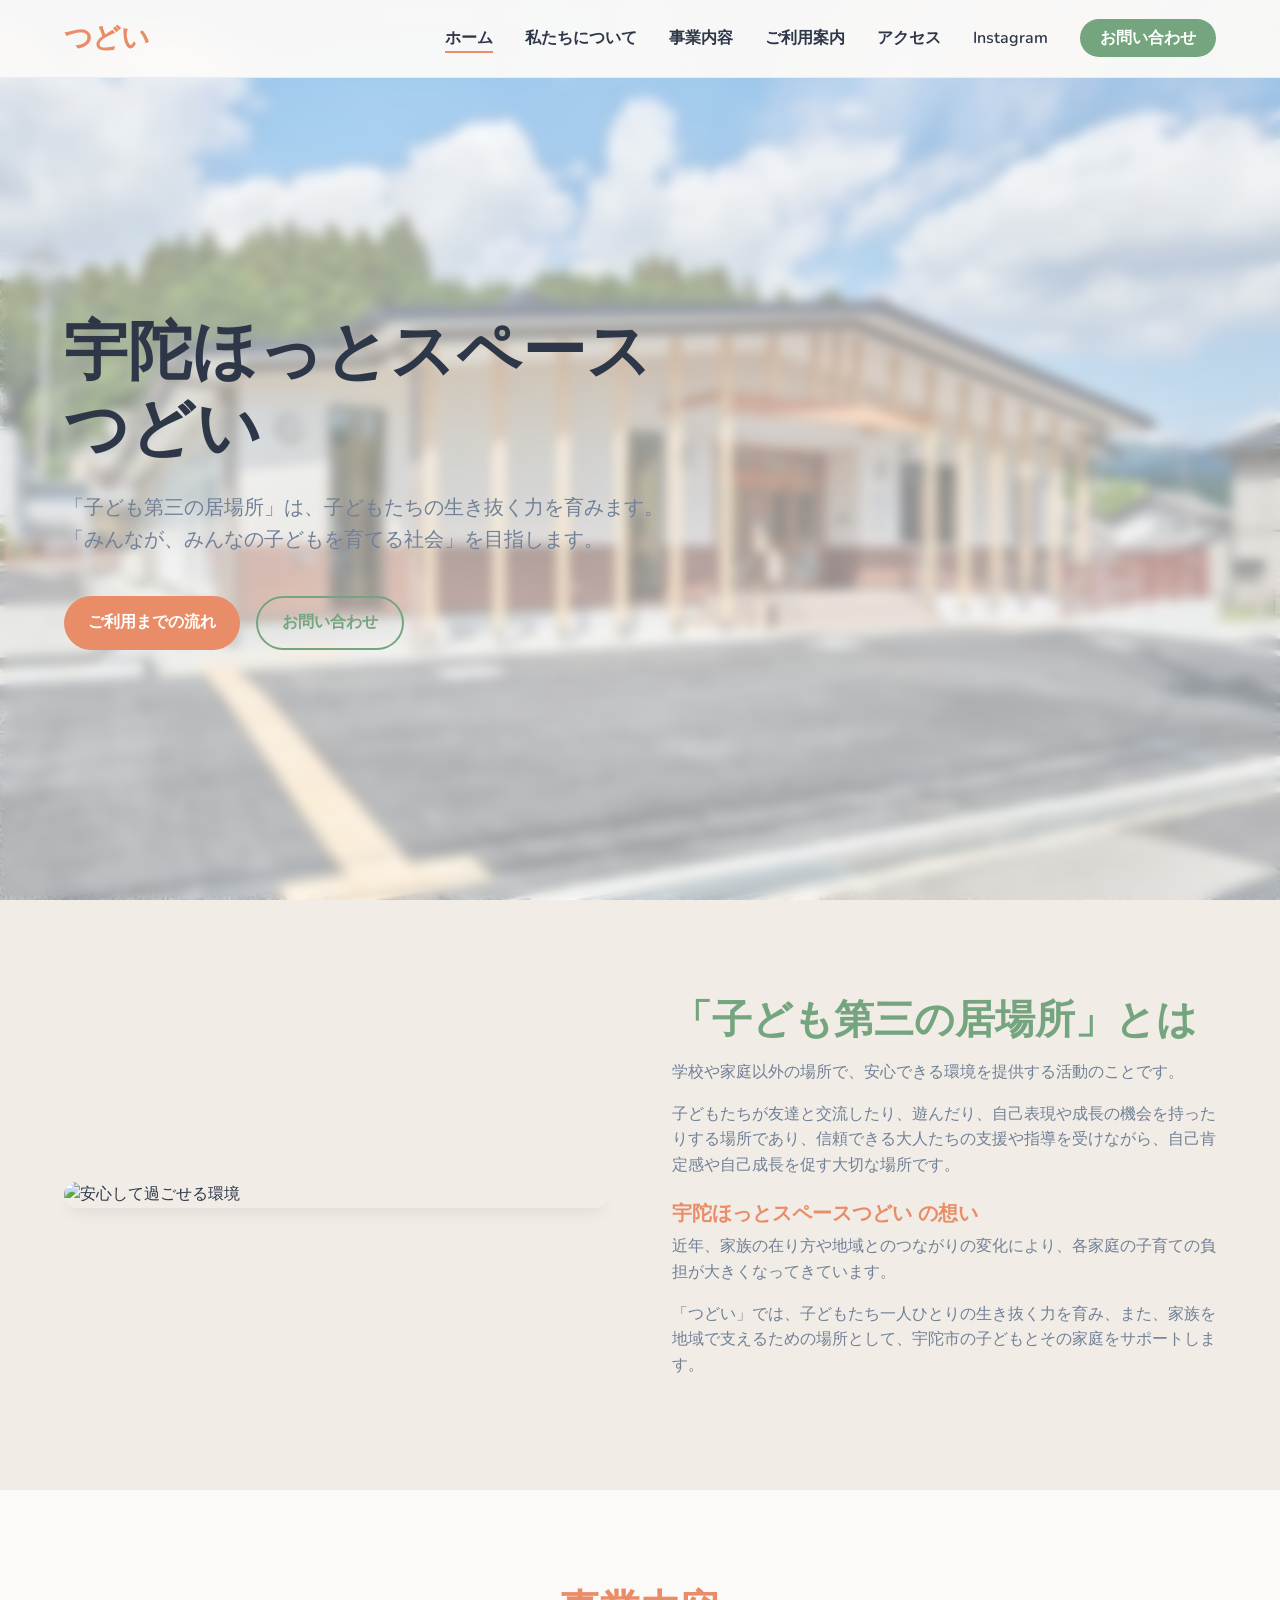
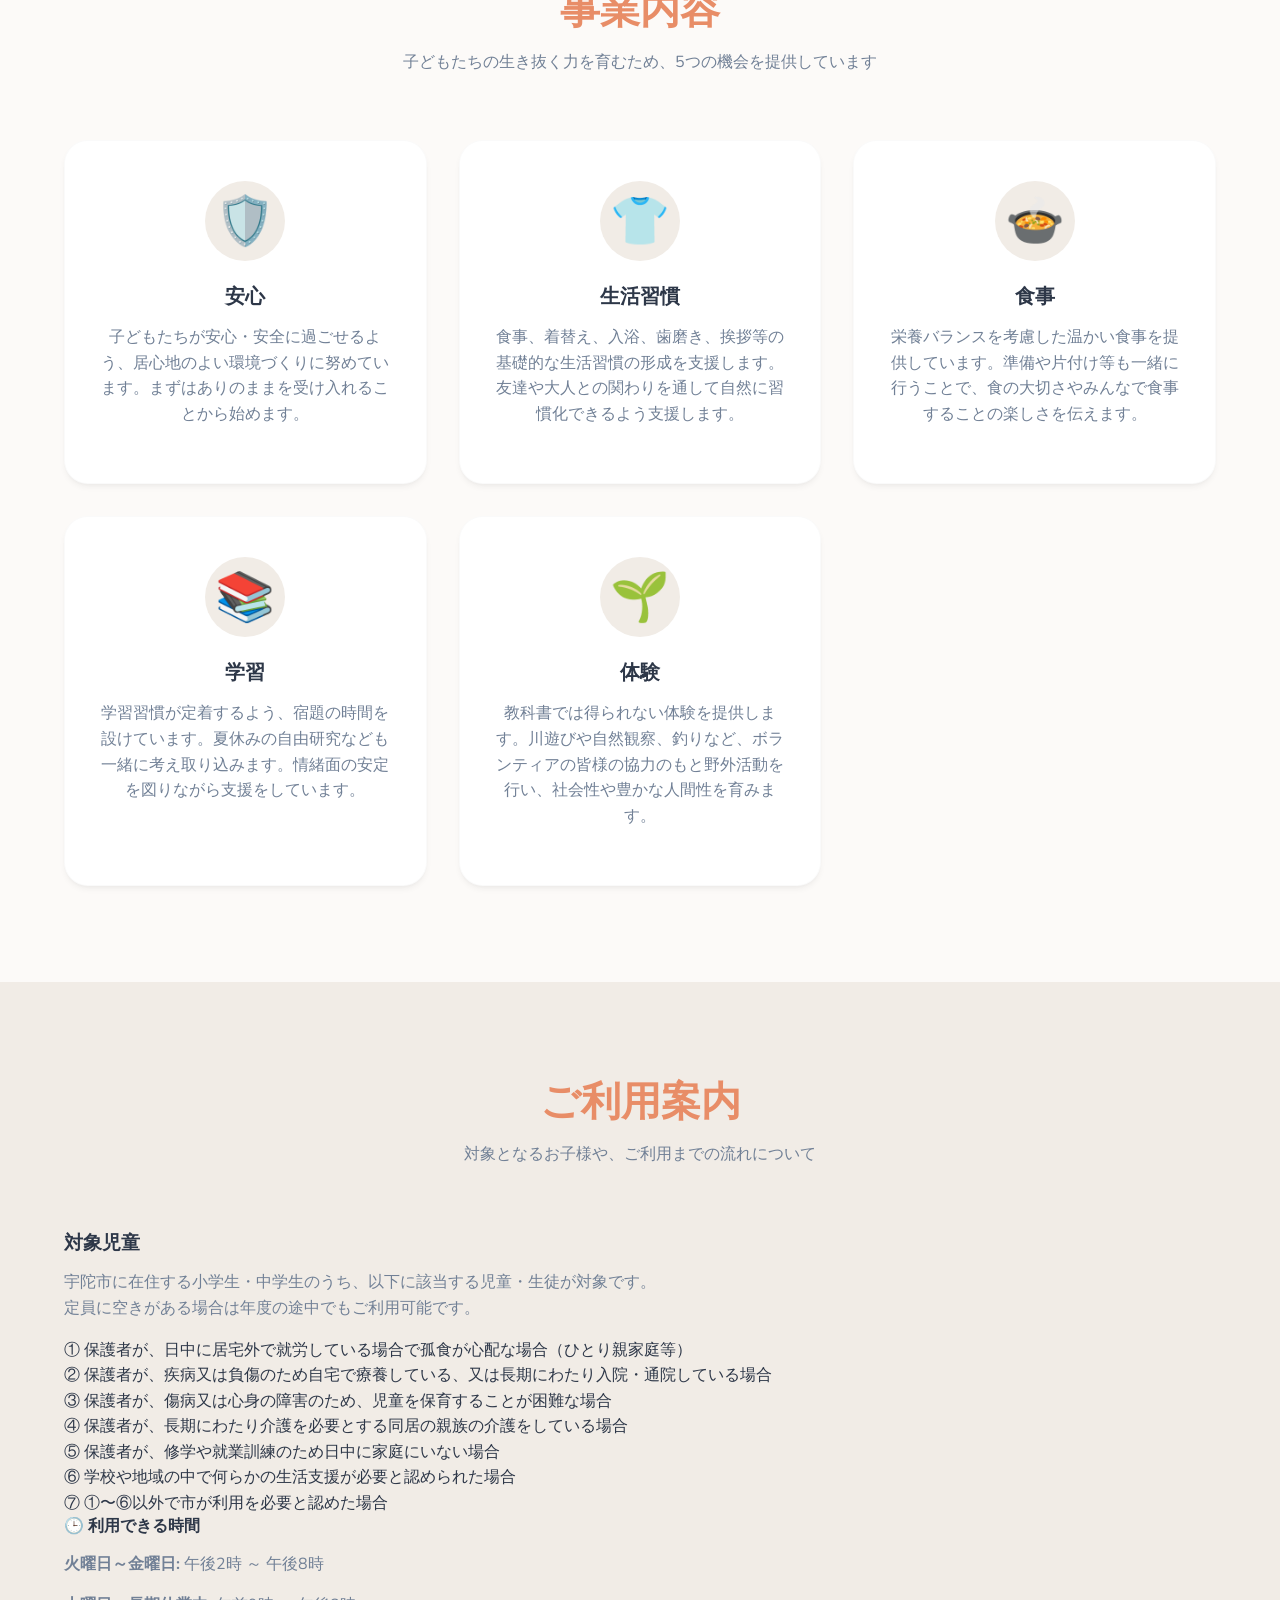
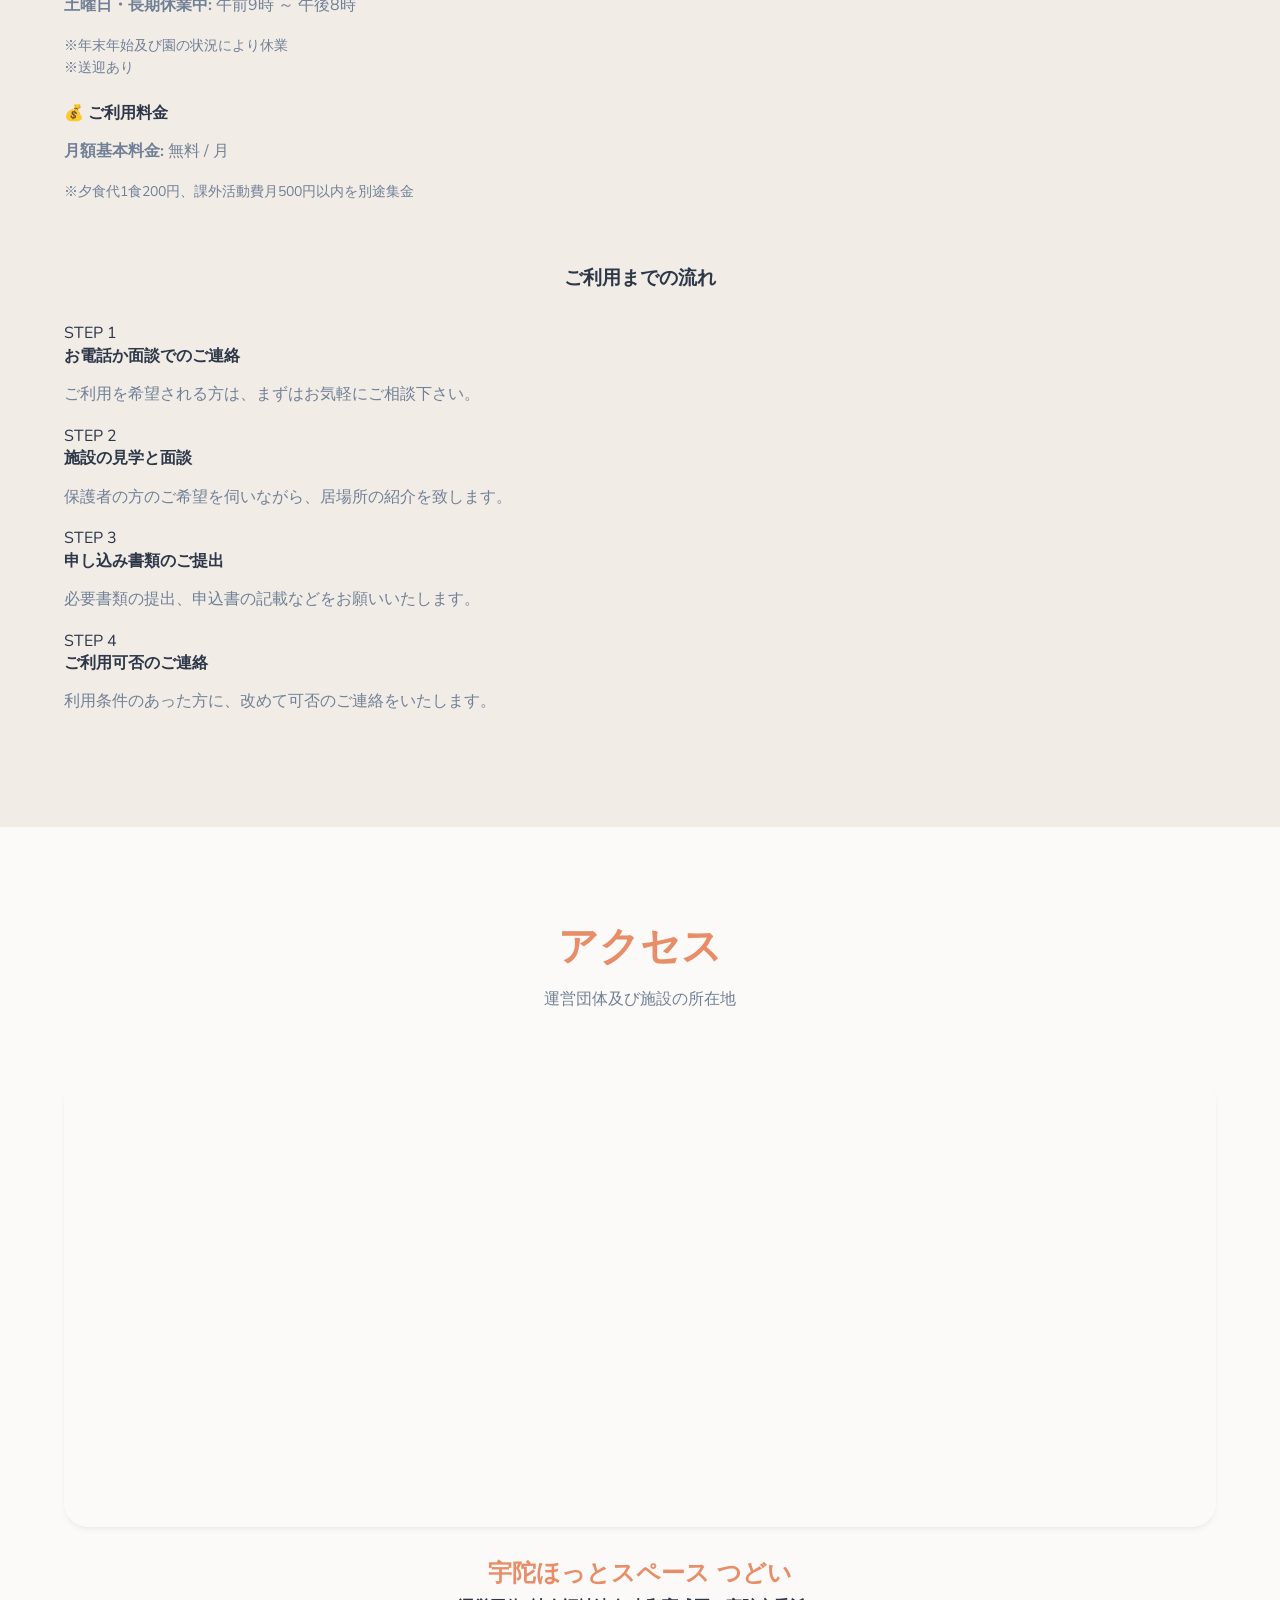
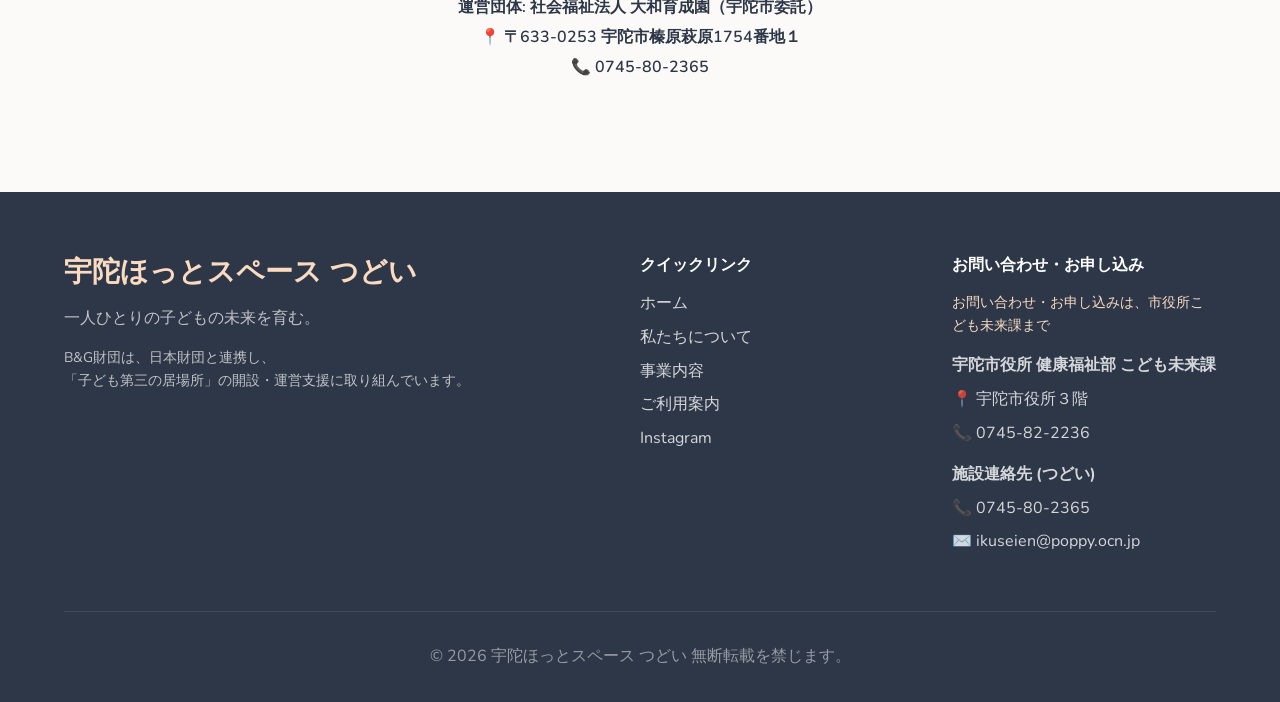
==== index.html @ fe337eb0 "Add files via upload" ====
<!DOCTYPE html>
<html lang="ja">

<head>
    <meta charset="UTF-8">
    <meta name="viewport" content="width=device-width, initial-scale=1.0">
    <title>宇陀ほっとスペースつどい</title>
    <meta name="description" content="つどい：子どもの総合的な成長に焦点を当てた、安全で温かい託児サービス。">
    <link rel="preconnect" href="https://fonts.googleapis.com">
    <link rel="preconnect" href="https://fonts.gstatic.com" crossorigin>
    <link href="https://fonts.googleapis.com/css2?family=Nunito:wght@400;600;700;800&display=swap" rel="stylesheet">
    <link rel="stylesheet" href="styles/main.css">
</head>

<nav class="navbar">
    <div class="nav-container">
        <a href="index.html" class="nav-brand">つどい</a>
        <button class="nav-toggle" id="nav-toggle" aria-label="ナビゲーションを切り替える">
            <span></span>
            <span></span>
            <span></span>
        </button>
        <ul class="nav-menu" id="nav-menu">
            <li><a href="#hero" class="nav-link active">ホーム</a></li>
            <li><a href="#about" class="nav-link">私たちについて</a></li>
            <li><a href="#features" class="nav-link">事業内容</a></li>
            <li><a href="#usage" class="nav-link">ご利用案内</a></li>
            <li><a href="#access" class="nav-link">アクセス</a></li>
            <li><a href="https://instagram.com/" target="_blank" class="nav-link">Instagram</a></li>
            <li><a href="#contact" class="nav-link cta">お問い合わせ</a></li>
        </ul>
    </div>
</nav>

<main>
    <section id="hero" class="hero">
        <div class="container">
            <div class="hero-content fade-in-up">
                <h1>宇陀ほっとスペースつどい</h1>
                <p>「子ども第三の居場所」は、子どもたちの生き抜く力を育みます。<br>「みんなが、みんなの子どもを育てる社会」を目指します。</p>
                <div class="hero-actions">
                    <a href="#usage" class="btn btn-primary">ご利用までの流れ</a>
                    <a href="#contact" class="btn btn-secondary">お問い合わせ</a>
                </div>
            </div>

        </div>
    </section>

    <section id="about" class="about section-padding alt-bg">
        <div class="container">
            <div class="about-grid">
                <div class="about-visual fade-in scroll-trigger">
                    <img src="images/Untitled.png" alt="安心して過ごせる環境"
                        style="width: 100%; border-radius: var(--radius-lg); box-shadow: var(--shadow-md);">
                </div>
                <div class="about-text fade-in-up scroll-trigger delay-1">
                    <h2>「子ども第三の居場所」とは</h2>
                    <p>学校や家庭以外の場所で、安心できる環境を提供する活動のことです。</p>
                    <p>子どもたちが友達と交流したり、遊んだり、自己表現や成長の機会を持ったりする場所であり、信頼できる大人たちの支援や指導を受けながら、自己肯定感や自己成長を促す大切な場所です。</p>
                    <div style="margin-top: 1.5rem;">
                        <h3 style="font-size: 1.25rem; color: var(--color-primary); margin-bottom: 0.5rem;">宇陀ほっとスペースつどい
                            の想い</h3>
                        <p>近年、家族の在り方や地域とのつながりの変化により、各家庭の子育ての負担が大きくなってきています。</p>
                        <p>「つどい」では、子どもたち一人ひとりの生き抜く力を育み、また、家族を地域で支えるための場所として、宇陀市の子どもとその家庭をサポートします。</p>
                    </div>
                </div>
            </div>
        </div>
    </section>

    <section id="features" class="features section-padding">
        <div class="container">
            <div class="section-header fade-in-up scroll-trigger">
                <h2>事業内容</h2>
                <p>子どもたちの生き抜く力を育むため、5つの機会を提供しています</p>
            </div>
            <div class="features-grid">
                <div class="feature-card hover-lift fade-in-up scroll-trigger">
                    <div class="feature-icon">🛡️</div>
                    <h3>安心</h3>
                    <p>子どもたちが安心・安全に過ごせるよう、居心地のよい環境づくりに努めています。まずはありのままを受け入れることから始めます。</p>
                </div>
                <div class="feature-card hover-lift fade-in-up scroll-trigger delay-1">
                    <div class="feature-icon">👕</div>
                    <h3>生活習慣</h3>
                    <p>食事、着替え、入浴、歯磨き、挨拶等の基礎的な生活習慣の形成を支援します。友達や大人との関わりを通して自然に習慣化できるよう支援します。</p>
                </div>
                <div class="feature-card hover-lift fade-in-up scroll-trigger delay-2">
                    <div class="feature-icon">🍲</div>
                    <h3>食事</h3>
                    <p>栄養バランスを考慮した温かい食事を提供しています。準備や片付け等も一緒に行うことで、食の大切さやみんなで食事することの楽しさを伝えます。</p>
                </div>
                <div class="feature-card hover-lift fade-in-up scroll-trigger">
                    <div class="feature-icon">📚</div>
                    <h3>学習</h3>
                    <p>学習習慣が定着するよう、宿題の時間を設けています。夏休みの自由研究なども一緒に考え取り込みます。情緒面の安定を図りながら支援をしています。</p>
                </div>
                <div class="feature-card hover-lift fade-in-up scroll-trigger delay-1">
                    <div class="feature-icon">🌱</div>
                    <h3>体験</h3>
                    <p>教科書では得られない体験を提供します。川遊びや自然観察、釣りなど、ボランティアの皆様の協力のもと野外活動を行い、社会性や豊かな人間性を育みます。</p>
                </div>
            </div>
        </div>
    </section>

    <section id="usage" class="usage section-padding alt-bg">
        <div class="container">
            <div class="section-header fade-in-up scroll-trigger">
                <h2>ご利用案内</h2>
                <p>対象となるお子様や、ご利用までの流れについて</p>
            </div>
            <div class="usage-grid">
                <div class="usage-info fade-in-up scroll-trigger">
                    <h3>対象児童</h3>
                    <p>宇陀市に在住する小学生・中学生のうち、以下に該当する児童・生徒が対象です。<br>定員に空きがある場合は年度の途中でもご利用可能です。</p>
                    <ul class="target-list">
                        <li>① 保護者が、日中に居宅外で就労している場合で孤食が心配な場合（ひとり親家庭等）</li>
                        <li>② 保護者が、疾病又は負傷のため自宅で療養している、又は長期にわたり入院・通院している場合</li>
                        <li>③ 保護者が、傷病又は心身の障害のため、児童を保育することが困難な場合</li>
                        <li>④ 保護者が、長期にわたり介護を必要とする同居の親族の介護をしている場合</li>
                        <li>⑤ 保護者が、修学や就業訓練のため日中に家庭にいない場合</li>
                        <li>⑥ 学校や地域の中で何らかの生活支援が必要と認められた場合</li>
                        <li>⑦ ①〜⑥以外で市が利用を必要と認めた場合</li>
                    </ul>
                </div>
                <div class="usage-details fade-in-up scroll-trigger delay-1">
                    <div class="info-card">
                        <h4>🕒 利用できる時間</h4>
                        <p><strong>火曜日～金曜日:</strong> 午後2時 ～ 午後8時</p>
                        <p><strong>土曜日・長期休業中:</strong> 午前9時 ～ 午後8時</p>
                        <p class="note"
                            style="font-size: 0.875rem; color: var(--color-text-light); margin-top: 0.5rem;">
                            ※年末年始及び園の状況により休業<br>※送迎あり</p>
                    </div>
                    <div class="info-card" style="margin-top: 1.5rem;">
                        <h4>💰 ご利用料金</h4>
                        <p><strong>月額基本料金:</strong> 無料 / 月</p>
                        <p class="note"
                            style="font-size: 0.875rem; color: var(--color-text-light); margin-top: 0.5rem;">
                            ※夕食代1食200円、課外活動費月500円以内を別途集金</p>
                    </div>
                </div>
            </div>

            <div class="flow-section fade-in-up scroll-trigger" style="margin-top: 4rem;">
                <h3 class="text-center" style="margin-bottom: 2rem;">ご利用までの流れ</h3>
                <div class="flow-grid">
                    <div class="flow-step">
                        <div class="step-num">STEP 1</div>
                        <h4>お電話か面談でのご連絡</h4>
                        <p>ご利用を希望される方は、まずはお気軽にご相談下さい。</p>
                    </div>
                    <div class="flow-step">
                        <div class="step-num">STEP 2</div>
                        <h4>施設の見学と面談</h4>
                        <p>保護者の方のご希望を伺いながら、居場所の紹介を致します。</p>
                    </div>
                    <div class="flow-step">
                        <div class="step-num">STEP 3</div>
                        <h4>申し込み書類のご提出</h4>
                        <p>必要書類の提出、申込書の記載などをお願いいたします。</p>
                    </div>
                    <div class="flow-step">
                        <div class="step-num">STEP 4</div>
                        <h4>ご利用可否のご連絡</h4>
                        <p>利用条件のあった方に、改めて可否のご連絡をいたします。</p>
                    </div>
                </div>
            </div>
        </div>
    </section>

    <section id="access" class="access section-padding">
        <div class="container">
            <div class="section-header fade-in-up scroll-trigger">
                <h2>アクセス</h2>
                <p>運営団体及び施設の所在地</p>
            </div>
            <div class="access-content fade-in-up scroll-trigger delay-1">
                <div class="map-container"
                    style="border-radius: var(--radius-lg); overflow: hidden; box-shadow: var(--shadow-sm); aspect-ratio: 16/9; width: 100%; max-height: 450px;">
                    <iframe
                        src="https://www.google.com/maps/embed?pb=!1m18!1m12!1m3!1d3286.353381014022!2d135.9529519!3d34.5446059!2m3!1f0!2f0!3f0!3m2!1i1024!2i768!4f13.1!3m3!1m2!1s0x6006b45e9f1e1b7b%3A0x6fb8a8a8e3d8f3b!2z44CSNjMzLTAyNTMg5aWI6ZmA5biC5q榛5Y6f6JCp5Y6fMTc1NOeVqOWcsDE!5e0!3m2!1sja!2sjp!4v1715600000000!5m2!1sja!2sjp"
                        width="100%" height="100%" style="border:0;" allowfullscreen="" loading="lazy"
                        referrerpolicy="no-referrer-when-downgrade"></iframe>
                </div>
                <div class="access-details" style="margin-top: 2rem; text-align: center;">
                    <h3 style="color: var(--color-primary); font-size: 1.5rem; margin-bottom: 0.5rem;">宇陀ほっとスペース つどい
                    </h3>
                    <p style="margin-bottom: 0.25rem; font-weight: 600; color: var(--color-text);">運営団体: 社会福祉法人
                        大和育成園（宇陀市委託）</p>
                    <p style="margin-bottom: 0.25rem; font-weight: 600; color: var(--color-text);">📍 〒633-0253
                        宇陀市榛原萩原1754番地１</p>
                    <p style="font-weight: 600; color: var(--color-text);">📞 0745-80-2365</p>
                </div>
            </div>
        </div>
    </section>
</main>

<footer id="contact" class="footer">
    <div class="container">
        <div class="footer-grid">
            <div class="footer-brand">
                <h3>宇陀ほっとスペース つどい</h3>
                <p>一人ひとりの子どもの未来を育む。</p>
                <p style="margin-top: 1rem; font-size: 0.875rem;">B&G財団は、日本財団と連携し、<br>「子ども第三の居場所」の開設・運営支援に取り組んでいます。</p>
            </div>
            <div class="footer-links">
                <h4>クイックリンク</h4>
                <ul>
                    <li><a href="#hero">ホーム</a></li>
                    <li><a href="#about">私たちについて</a></li>
                    <li><a href="#features">事業内容</a></li>
                    <li><a href="#usage">ご利用案内</a></li>
                    <li><a href="https://instagram.com/" target="_blank">Instagram</a></li>
                </ul>
            </div>
            <div class="footer-contact">
                <h4>お問い合わせ・お申し込み</h4>
                <p style="font-size: 0.9rem; margin-bottom: 1rem; color: var(--color-peach);">お問い合わせ・お申し込みは、市役所こども未来課まで
                </p>
                <p><strong>宇陀市役所 健康福祉部 こども未来課</strong></p>
                <p>📍 宇陀市役所３階</p>
                <p>📞 0745-82-2236</p>
                <p style="margin-top: 1rem;"><strong>施設連絡先 (つどい)</strong></p>
                <p>📞 0745-80-2365</p>
                <p>✉️ ikuseien@poppy.ocn.jp</p>
            </div>
        </div>
        <div class="footer-bottom">
            <p>&copy; 2026 宇陀ほっとスペース つどい 無断転載を禁じます。</p>
        </div>
    </div>
</footer>

<script src="scripts/main.js"></script>
</body>

</html>
---- styles/main.css ----
/* ==========================================================================
   CSS CUSTOM PROPERTIES (VARIABLES)
   ========================================================================== */
:root {
    /* Brand Palette - Warm, approachable, premium */
    --color-primary: #E88D67;     /* Soft Terracotta */
    --color-primary-hover: #D77A55;
    --color-secondary: #74A57F;   /* Sage Green */
    --color-secondary-hover: #608F6A;
    
    /* Backgrounds & Neutrals */
    --color-bg: #FCFAF8;          /* Warm Ivory */
    --color-bg-alt: #F1ECE6;      /* Soft Sand */
    --color-text: #2D3748;        /* Slate Gray */
    --color-text-light: #718096;
    
    /* Accents */
    --color-peach: #FADAC1;
    --color-mint: #C4E4D7;
    --color-lavender: #E0DAEF;
    --color-sand: #EAE2D8;

    /* Typography */
    --font-main: 'Nunito', sans-serif;
    
    /* Layout */
    --max-width: 1200px;
    --radius-sm: 8px;
    --radius-md: 16px;
    --radius-lg: 24px;
    --radius-pill: 999px;
    
    /* Shadows */
    --shadow-sm: 0 4px 6px -1px rgba(0, 0, 0, 0.05), 0 2px 4px -1px rgba(0, 0, 0, 0.03);
    --shadow-md: 0 10px 15px -3px rgba(0, 0, 0, 0.05), 0 4px 6px -2px rgba(0, 0, 0, 0.025);
    --shadow-lg: 0 20px 25px -5px rgba(0, 0, 0, 0.05), 0 10px 10px -5px rgba(0, 0, 0, 0.02);
    
    /* Transitions */
    --transition-fast: 0.2s cubic-bezier(0.4, 0, 0.2, 1);
    --transition-base: 0.3s cubic-bezier(0.4, 0, 0.2, 1);
    --transition-slow: 0.6s cubic-bezier(0.4, 0, 0.2, 1);
}

/* ==========================================================================
   RESET & BASE
   ========================================================================== */
*, *::before, *::after {
    box-sizing: border-box;
    margin: 0;
    padding: 0;
}

html {
    scroll-behavior: smooth;
    font-size: 16px;
}

body {
    font-family: var(--font-main);
    background-color: var(--color-bg);
    color: var(--color-text);
    line-height: 1.6;
    overflow-x: hidden;
}

a {
    color: inherit;
    text-decoration: none;
    transition: color var(--transition-fast);
}

ul {
    list-style: none;
}

img {
    max-width: 100%;
    height: auto;
    display: block;
}

h1, h2, h3, h4, h5, h6 {
    line-height: 1.2;
    font-weight: 800;
    color: var(--color-text);
    margin-bottom: 1rem;
}

p {
    margin-bottom: 1rem;
    color: var(--color-text-light);
}

.container {
    width: 100%;
    max-width: var(--max-width);
    margin: 0 auto;
    padding: 0 1.5rem;
}

.text-center {
    text-align: center;
}

/* ==========================================================================
   UTILITY & ANIMATIONS
   ========================================================================== */
.section-padding {
    padding: 6rem 0;
}

.alt-bg {
    background-color: var(--color-bg-alt);
}

.hover-lift {
    transition: transform var(--transition-base), box-shadow var(--transition-base);
}

.hover-lift:hover {
    transform: translateY(-8px);
    box-shadow: var(--shadow-lg);
}

/* CSS Keyframes for initial entry */
@keyframes fadeInUp {
    from {
        opacity: 0;
        transform: translateY(30px);
    }
    to {
        opacity: 1;
        transform: translateY(0);
    }
}

@keyframes fadeIn {
    from { opacity: 0; }
    to { opacity: 1; }
}

.fade-in-up {
    animation: fadeInUp 0.8s var(--transition-base) forwards;
}

.fade-in {
    animation: fadeIn 1s var(--transition-base) forwards;
}

/* Scroll Trigger Utility Classes */
.scroll-trigger {
    opacity: 0;
    transform: translateY(30px);
    transition: opacity 0.8s var(--transition-base), transform 0.8s var(--transition-base);
}

.scroll-trigger.is-visible {
    opacity: 1;
    transform: translateY(0);
}

.delay-1 { animation-delay: 0.15s; transition-delay: 0.15s; }
.delay-2 { animation-delay: 0.3s; transition-delay: 0.3s; }

/* Buttons */
.btn {
    display: inline-flex;
    align-items: center;
    justify-content: center;
    padding: 0.75rem 1.5rem;
    border-radius: var(--radius-pill);
    font-weight: 700;
    cursor: pointer;
    border: none;
    transition: all var(--transition-fast);
}

.btn-primary {
    background-color: var(--color-primary);
    color: white;
}

.btn-primary:hover {
    background-color: var(--color-primary-hover);
    transform: scale(1.02);
}

.btn-secondary {
    background-color: transparent;
    color: var(--color-secondary);
    border: 2px solid var(--color-secondary);
}

.btn-secondary:hover {
    background-color: var(--color-secondary);
    color: white;
}

.btn.disabled {
    opacity: 0.5;
    cursor: not-allowed;
}

/* ==========================================================================
   NAVIGATION
   ========================================================================== */
.navbar {
    position: fixed;
    top: 0;
    left: 0;
    width: 100%;
    z-index: 1000;
    background-color: rgba(252, 250, 248, 0.95);
    backdrop-filter: blur(10px);
    border-bottom: 1px solid rgba(0,0,0,0.05);
    transition: padding var(--transition-base), box-shadow var(--transition-base);
    padding: 1rem 0;
}

.navbar.scrolled {
    padding: 0.5rem 0;
    box-shadow: var(--shadow-sm);
}

.nav-container {
    max-width: var(--max-width);
    margin: 0 auto;
    padding: 0 1.5rem;
    display: flex;
    justify-content: space-between;
    align-items: center;
}

.nav-brand {
    font-size: 1.75rem;
    font-weight: 800;
    color: var(--color-primary);
    letter-spacing: -0.02em;
}

.nav-menu {
    display: flex;
    align-items: center;
    gap: 2rem;
}

.nav-link {
    font-weight: 600;
    color: var(--color-text);
    position: relative;
}

.nav-link::after {
    content: '';
    position: absolute;
    bottom: -4px;
    left: 0;
    width: 0;
    height: 2px;
    background-color: var(--color-primary);
    transition: width var(--transition-fast);
}

.nav-link:hover::after, .nav-link.active::after {
    width: 100%;
}

.nav-link.cta {
    background-color: var(--color-secondary);
    color: white;
    padding: 0.5rem 1.25rem;
    border-radius: var(--radius-pill);
}

.nav-link.cta::after {
    display: none;
}

.nav-link.cta:hover {
    background-color: var(--color-secondary-hover);
    transform: translateY(-2px);
    box-shadow: var(--shadow-sm);
}

.nav-toggle {
    display: none;
    flex-direction: column;
    justify-content: space-between;
    width: 30px;
    height: 21px;
    background: transparent;
    border: none;
    cursor: pointer;
    z-index: 1001;
}

.nav-toggle span {
    width: 100%;
    height: 3px;
    background-color: var(--color-text);
    border-radius: 3px;
    transition: all var(--transition-fast);
}

/* ==========================================================================
   HERO SECTION
   ========================================================================== */
.hero {
    min-height: 100vh;
    display: flex;
    align-items: center;
    padding: 8rem 1.5rem 4rem;
    position: relative;
    overflow: hidden;
    background-image: url('../images/hero-bg.jpg');
    background-size: cover;
    background-position: center;
    background-attachment: fixed; /* Parallax effect for premium feel */
}

.hero::before {
    content: '';
    position: absolute;
    inset: 0;
    background: rgba(255, 255, 255, 0.5); /* Semi-transparent white */
    backdrop-filter: blur(6px); /* White blur effect */
    z-index: 1;
}

.hero .container {
    position: relative;
    z-index: 2;
    display: flex;
    align-items: center;
    justify-content: space-between;
    width: 100%;
    max-width: var(--max-width);
}

.hero-content {
    flex: 1;
    max-width: 600px;
    /* Removed z-index since it's controlled by .container */
}

.hero h1 {
    font-size: clamp(2.5rem, 5vw, 4rem);
    margin-bottom: 1.5rem;
}

.hero p {
    font-size: 1.25rem;
    margin-bottom: 2.5rem;
}

.hero-actions {
    display: flex;
    gap: 1rem;
    flex-wrap: wrap;
}

.hero-visual {
    flex: 1;
    position: relative;
    min-height: 500px;
    display: flex;
    justify-content: center;
    align-items: center;
    /* Removed z-index since it's controlled by .container */
}

/* Organic blob shape via border-radius */
.blob {
    width: 400px;
    height: 400px;
    background: linear-gradient(135deg, var(--color-peach), var(--color-lavender));
    animation: morph 8s ease-in-out infinite;
    border-radius: 60% 40% 30% 70% / 60% 30% 70% 40%;
    box-shadow: var(--shadow-lg);
}

@keyframes morph {
    0% { border-radius: 60% 40% 30% 70% / 60% 30% 70% 40%; }
    50% { border-radius: 30% 60% 70% 40% / 50% 60% 30% 60%; }
    100% { border-radius: 60% 40% 30% 70% / 60% 30% 70% 40%; }
}

/* ==========================================================================
   FEATURES SECTION
   ========================================================================== */
.section-header {
    text-align: center;
    max-width: 700px;
    margin: 0 auto 4rem;
}

.section-header h2 {
    font-size: 2.5rem;
    color: var(--color-primary);
}

.features-grid {
    display: grid;
    grid-template-columns: repeat(auto-fit, minmax(280px, 1fr));
    gap: 2rem;
}

.feature-card {
    background: white;
    padding: 2.5rem 2rem;
    border-radius: var(--radius-lg);
    text-align: center;
    box-shadow: var(--shadow-sm);
    border: 1px solid rgba(0,0,0,0.02);
}

.feature-icon {
    font-size: 3rem;
    margin-bottom: 1.5rem;
    background: var(--color-bg-alt);
    width: 80px;
    height: 80px;
    line-height: 80px;
    border-radius: 50%;
    margin-left: auto;
    margin-right: auto;
}

.feature-card h3 {
    font-size: 1.25rem;
}

/* ==========================================================================
   ABOUT SECTION
   ========================================================================== */
.about-grid {
    display: grid;
    grid-template-columns: 1fr 1fr;
    gap: 4rem;
    align-items: center;
}

.image-placeholder {
    width: 100%;
    aspect-ratio: 4/3;
    background-color: var(--color-sand);
    border-radius: var(--radius-lg);
    display: flex;
    align-items: center;
    justify-content: center;
    color: var(--color-text-light);
    font-weight: 600;
}

.about-text h2 {
    font-size: 2.5rem;
    color: var(--color-secondary);
}

.about-list {
    margin-top: 1.5rem;
}

.about-list li {
    font-weight: 600;
    margin-bottom: 0.75rem;
    display: flex;
    align-items: center;
    color: var(--color-text);
}

/* ==========================================================================
   ACTIVITY REPORTS SECTION
   ========================================================================== */
.page-top {
    padding-top: 5rem;
}

.page-header h1 {
    font-size: 3rem;
    color: var(--color-primary);
}

.reports-grid {
    display: grid;
    grid-template-columns: repeat(auto-fit, minmax(300px, 1fr));
    gap: 2.5rem;
    margin-bottom: 4rem;
}

.report-card {
    background: white;
    border-radius: var(--radius-md);
    overflow: hidden;
    box-shadow: var(--shadow-sm);
    display: flex;
    flex-direction: column;
}

.placeholder-img {
    width: 100%;
    height: 200px;
    display: flex;
    align-items: center;
    justify-content: center;
    font-weight: 700;
    color: rgba(0,0,0,0.5);
}

.report-content {
    padding: 2rem;
    flex: 1;
    display: flex;
    flex-direction: column;
}

.report-content time {
    font-size: 0.875rem;
    color: var(--color-secondary);
    font-weight: 700;
    margin-bottom: 0.5rem;
    display: block;
}

.report-content h3 {
    font-size: 1.5rem;
    margin-bottom: 1rem;
}

.report-content p {
    flex: 1;
    margin-bottom: 1.5rem;
}

.read-more {
    font-weight: 700;
    color: var(--color-primary);
    margin-top: auto;
    display: inline-flex;
    align-items: center;
}

.read-more:hover {
    color: var(--color-primary-hover);
    transform: translateX(4px);
}

.pagination {
    display: flex;
    justify-content: center;
    align-items: center;
    gap: 1.5rem;
}

.page-num {
    font-weight: 700;
    color: var(--color-text-light);
}

/* ==========================================================================
   FOOTER
   ========================================================================== */
.footer {
    background-color: var(--color-text);
    color: white;
    padding: 4rem 0 2rem;
}

.footer-grid {
    display: grid;
    grid-template-columns: 2fr 1fr 1fr;
    gap: 3rem;
    margin-bottom: 3rem;
}

.footer h3, .footer h4 {
    color: white;
}

.footer-brand h3 {
    color: var(--color-peach);
    font-size: 1.75rem;
}

.footer-brand p {
    color: rgba(255,255,255,0.7);
}

.footer-links ul li {
    margin-bottom: 0.5rem;
}

.footer-links a {
    color: rgba(255,255,255,0.8);
}

.footer-links a:hover {
    color: var(--color-peach);
}

.footer-contact p {
    color: rgba(255,255,255,0.8);
    margin-bottom: 0.5rem;
}

.footer-bottom {
    text-align: center;
    padding-top: 2rem;
    border-top: 1px solid rgba(255,255,255,0.1);
}

.footer-bottom p {
    color: rgba(255,255,255,0.5);
    margin: 0;
}

/* ==========================================================================
   RESPONSIVE DESIGN (MEDIA QUERIES)
   ========================================================================== */
@media (max-width: 900px) {
    .hero {
        flex-direction: column;
        text-align: center;
        padding-top: 8rem;
    }
    
    .hero-actions {
        justify-content: center;
    }
    
    .hero-visual {
        margin-top: 3rem;
        min-height: 300px;
    }
    
    .blob {
        width: 300px;
        height: 300px;
    }

    .about-grid {
        grid-template-columns: 1fr;
    }

    .footer-grid {
        grid-template-columns: 1fr;
        gap: 2rem;
    }
}

@media (max-width: 768px) {
    .nav-toggle {
        display: flex;
    }
    
    .nav-menu {
        position: absolute;
        top: 100%;
        left: 0;
        width: 100%;
        background-color: white;
        flex-direction: column;
        padding: 2rem 0;
        gap: 1.5rem;
        box-shadow: var(--shadow-md);
        clip-path: polygon(0 0, 100% 0, 100% 0, 0 0);
        transition: clip-path var(--transition-base);
    }
    
    .nav-menu.active {
        clip-path: polygon(0 0, 100% 0, 100% 100%, 0 100%);
    }

    .nav-toggle.open span:nth-child(1) {
        transform: translateY(9px) rotate(45deg);
    }
    .nav-toggle.open span:nth-child(2) {
        opacity: 0;
    }
    .nav-toggle.open span:nth-child(3) {
        transform: translateY(-9px) rotate(-45deg);
    }
}
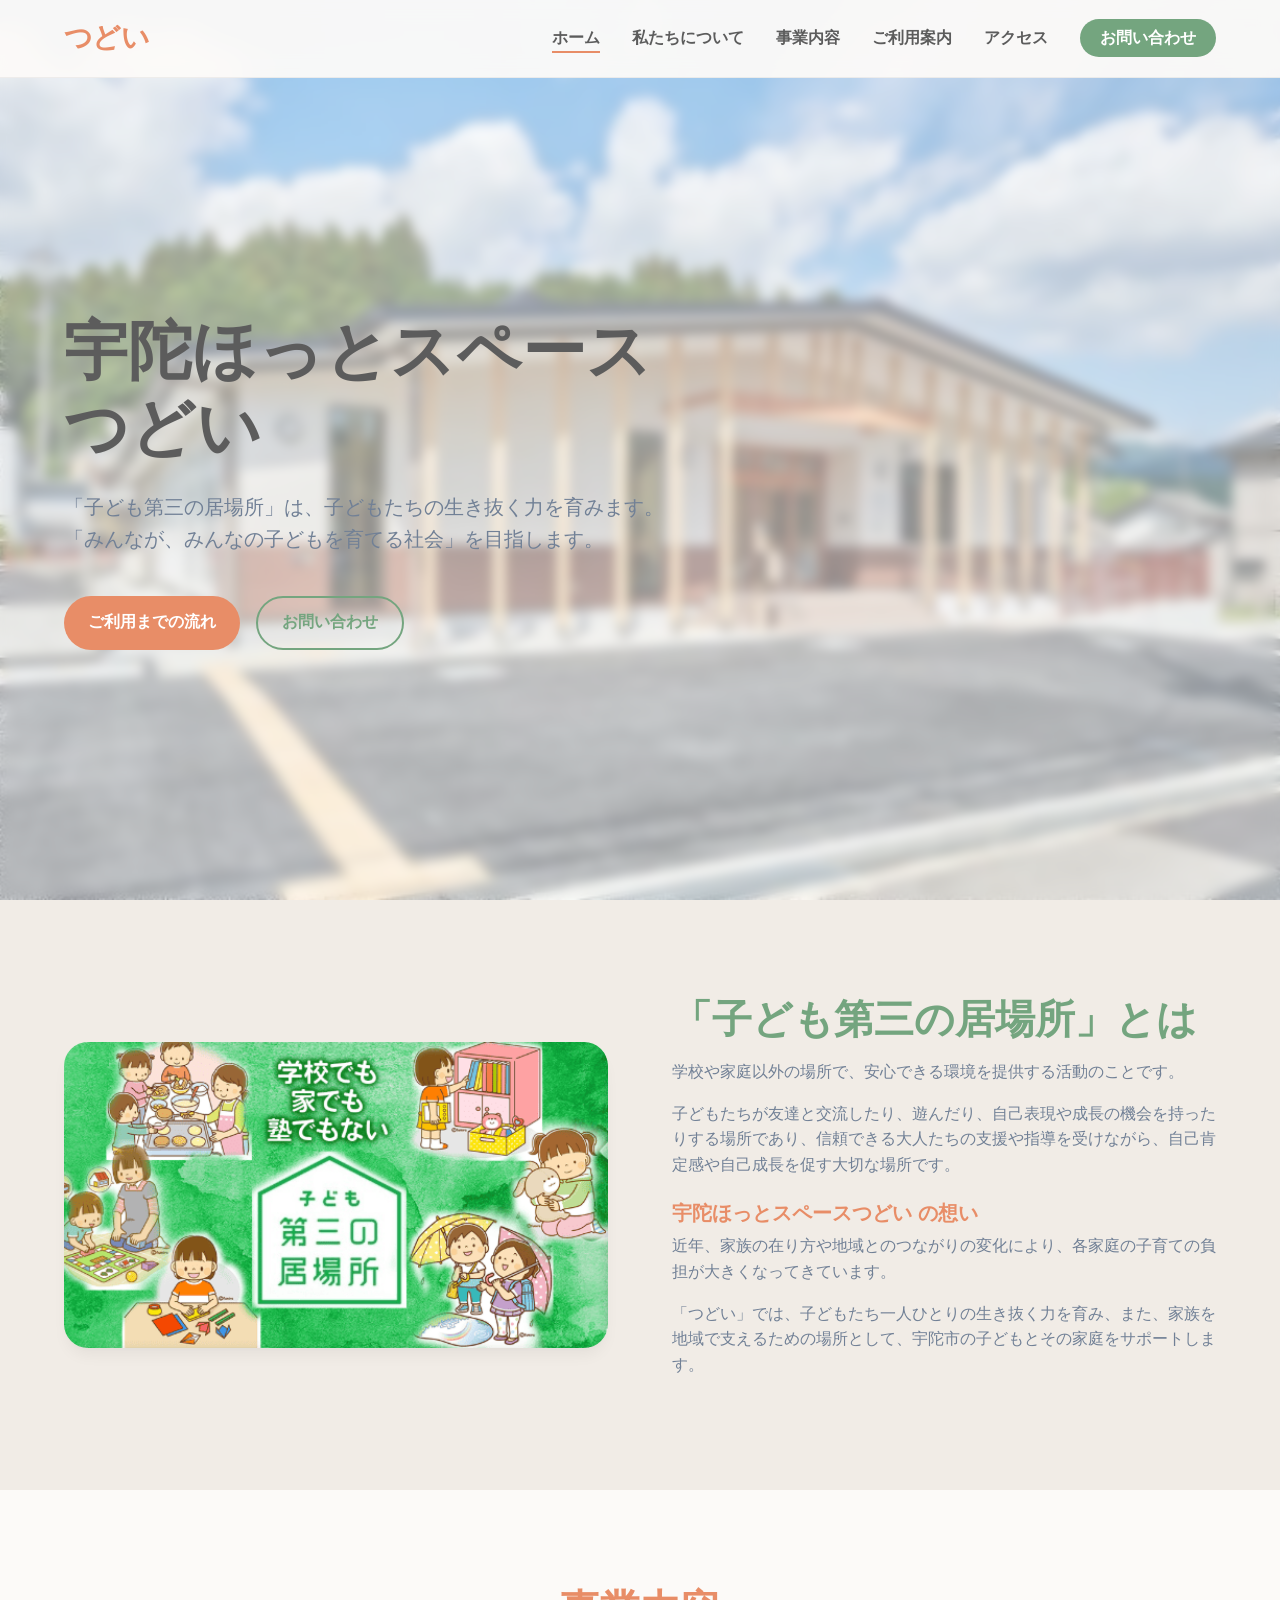
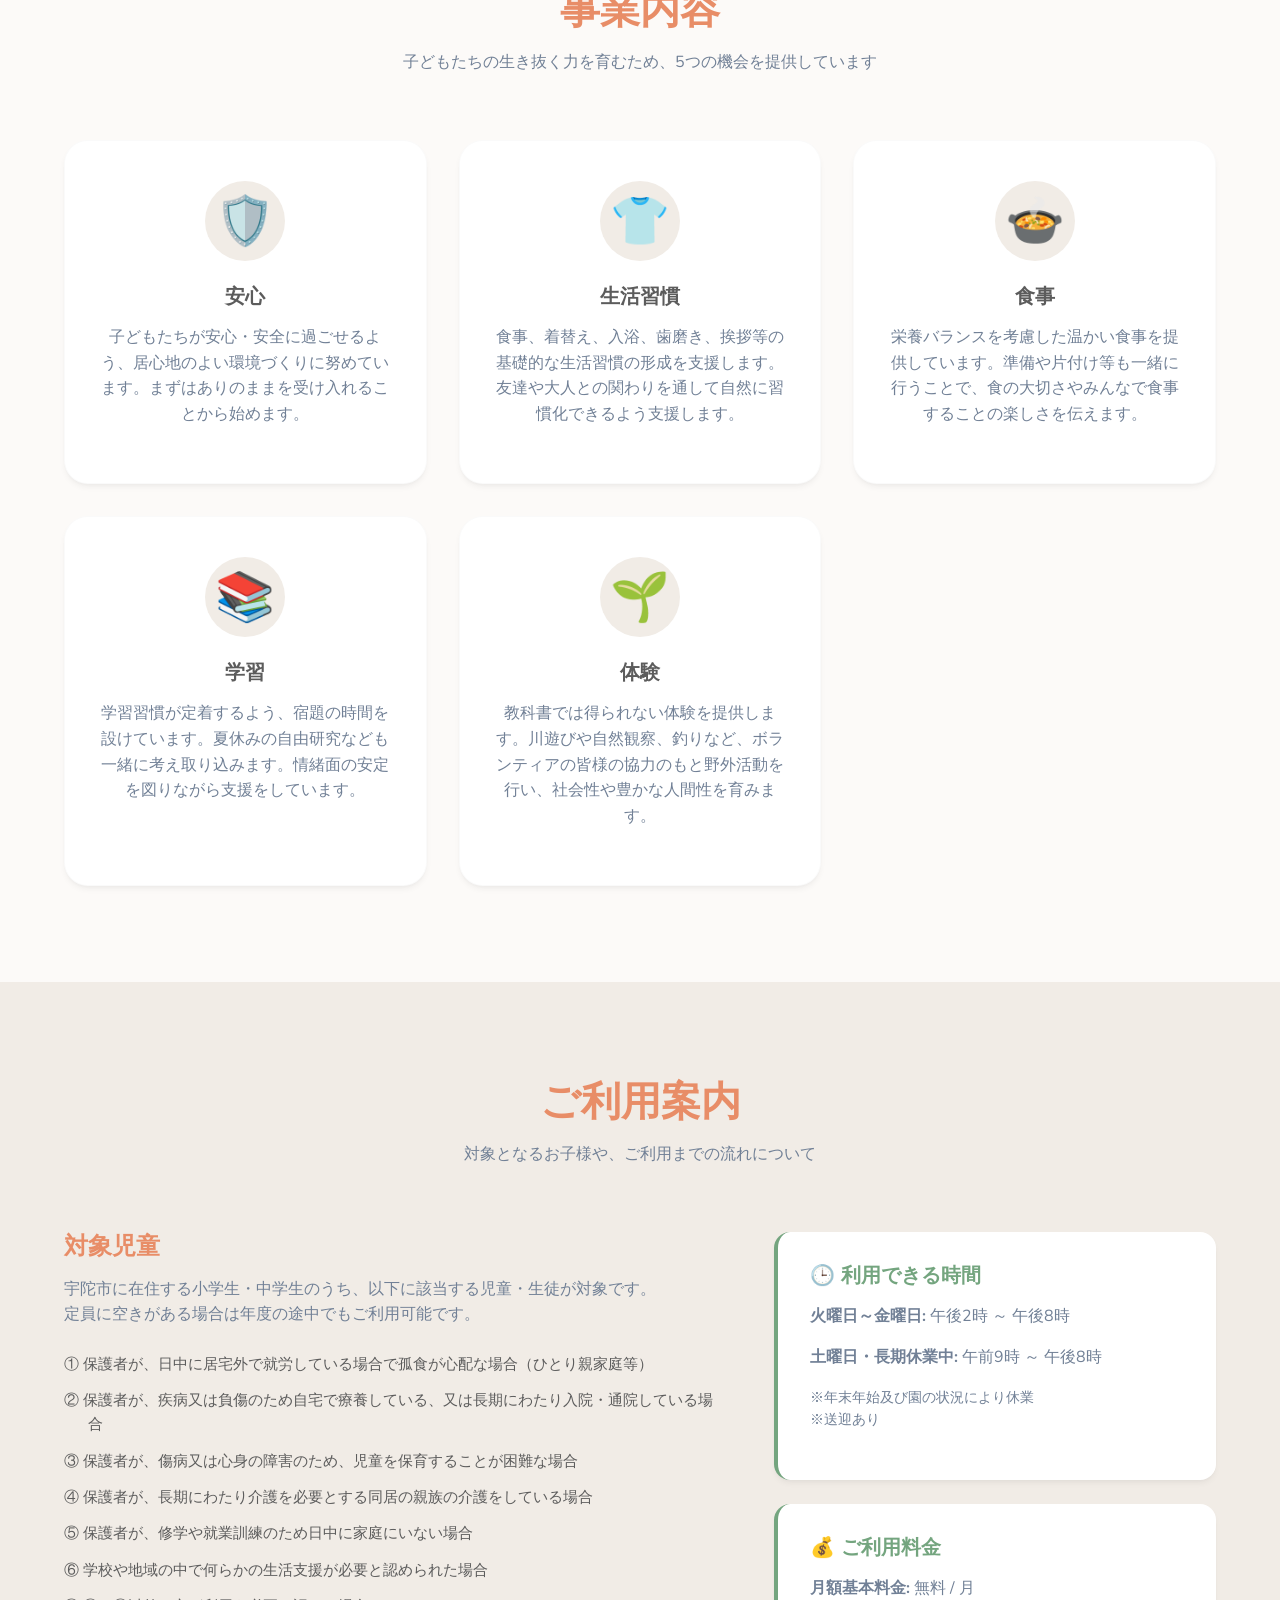
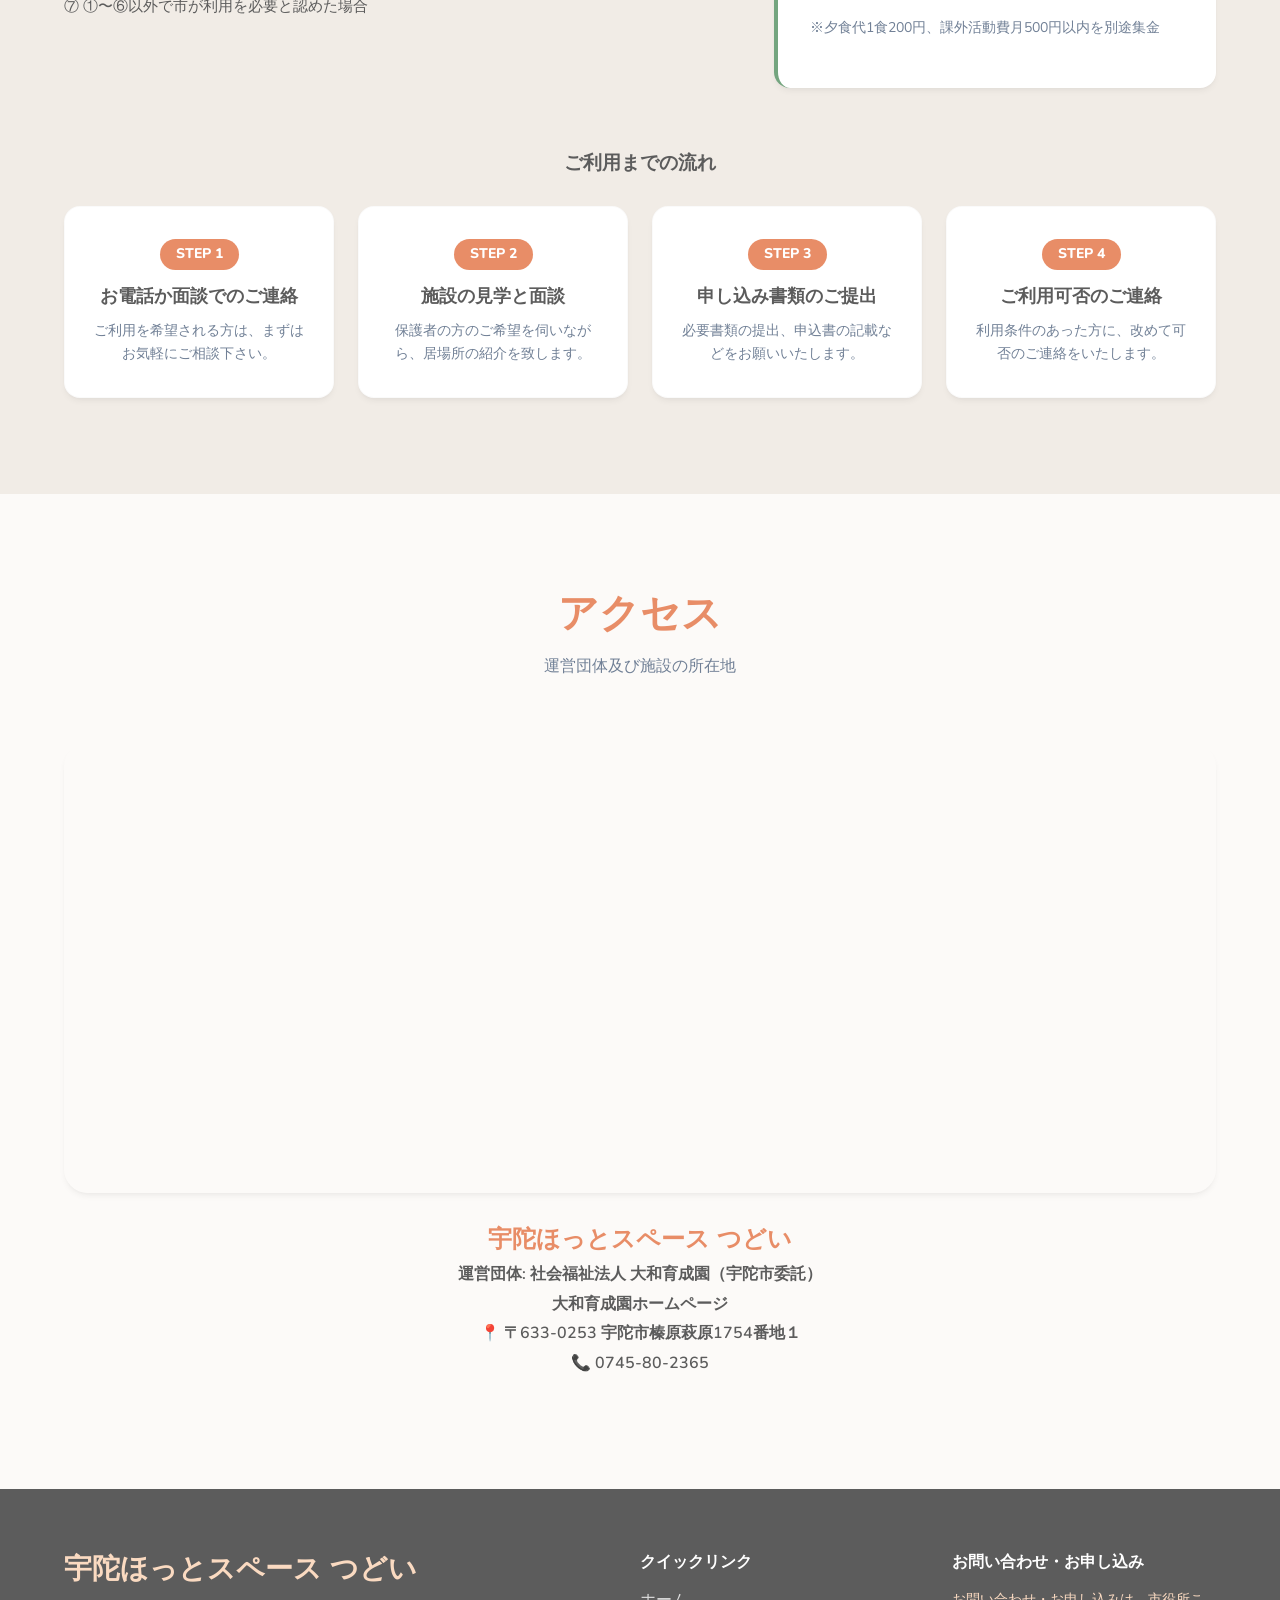
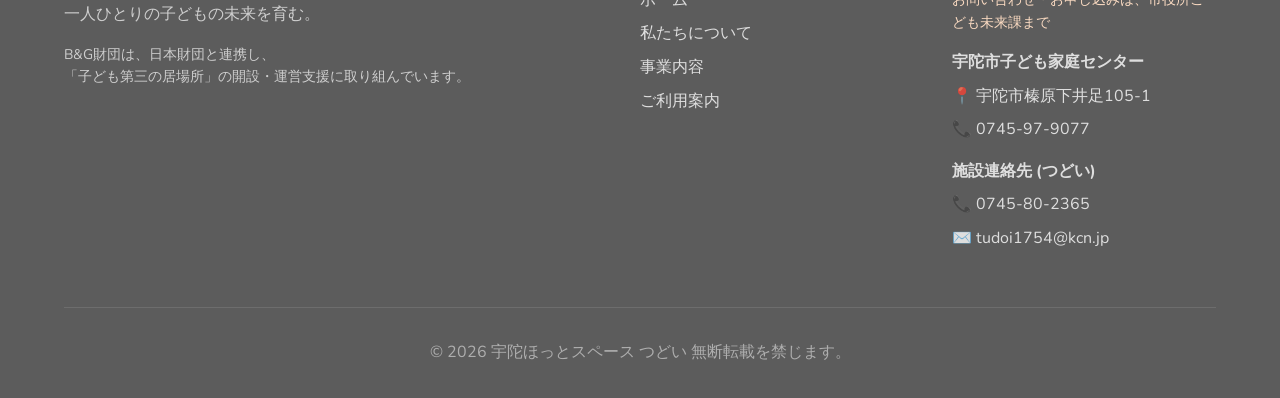
==== commit 0149111b: "Update index.html" ====
--- a/index.html
+++ b/index.html
@@ -26,7 +26,6 @@
             <li><a href="#features" class="nav-link">事業内容</a></li>
             <li><a href="#usage" class="nav-link">ご利用案内</a></li>
             <li><a href="#access" class="nav-link">アクセス</a></li>
-            <li><a href="https://instagram.com/" target="_blank" class="nav-link">Instagram</a></li>
             <li><a href="#contact" class="nav-link cta">お問い合わせ</a></li>
         </ul>
     </div>
@@ -36,7 +35,7 @@
     <section id="hero" class="hero">
         <div class="container">
             <div class="hero-content fade-in-up">
-                <h1>宇陀ほっとスペースつどい</h1>
+                <h1>宇陀ほっとスペース<br>つどい</h1>
                 <p>「子ども第三の居場所」は、子どもたちの生き抜く力を育みます。<br>「みんなが、みんなの子どもを育てる社会」を目指します。</p>
                 <div class="hero-actions">
                     <a href="#usage" class="btn btn-primary">ご利用までの流れ</a>
@@ -182,7 +181,7 @@
                 <div class="map-container"
                     style="border-radius: var(--radius-lg); overflow: hidden; box-shadow: var(--shadow-sm); aspect-ratio: 16/9; width: 100%; max-height: 450px;">
                     <iframe
-                        src="https://www.google.com/maps/embed?pb=!1m18!1m12!1m3!1d3286.353381014022!2d135.9529519!3d34.5446059!2m3!1f0!2f0!3f0!3m2!1i1024!2i768!4f13.1!3m3!1m2!1s0x6006b45e9f1e1b7b%3A0x6fb8a8a8e3d8f3b!2z44CSNjMzLTAyNTMg5aWI6ZmA5biC5q榛5Y6f6JCp5Y6fMTc1NOeVqOWcsDE!5e0!3m2!1sja!2sjp!4v1715600000000!5m2!1sja!2sjp"
+                        src="https://www.google.com/maps/embed?pb=!1m18!1m12!1m3!1d821.7034684199667!2d135.95558616954432!3d34.53294330311416!2m3!1f0!2f0!3f0!3m2!1i1024!2i768!4f13.1!3m3!1m2!1s0x6006b458d2a550a7%3A0x3ab9822250609382!2z44CSNjMzLTAyNTMg5aWI6Imv55yM5a6H6ZmA5biC5qab5Y6f6JCp5Y6f77yR77yX77yV77yU4oiS77yZ!5e0!3m2!1sja!2sjp!4v1785568274852!5m2!1sja!2sjp"
                         width="100%" height="100%" style="border:0;" allowfullscreen="" loading="lazy"
                         referrerpolicy="no-referrer-when-downgrade"></iframe>
                 </div>
@@ -191,6 +190,8 @@
                     </h3>
                     <p style="margin-bottom: 0.25rem; font-weight: 600; color: var(--color-text);">運営団体: 社会福祉法人
                         大和育成園（宇陀市委託）</p>
+                    <p style="margin-bottom: 0.25rem; font-weight: 600; color: var(--color-text);"><a
+                            href="http://www.yamato-ikuseien.or.jp/">大和育成園ホームページ</a>
                     <p style="margin-bottom: 0.25rem; font-weight: 600; color: var(--color-text);">📍 〒633-0253
                         宇陀市榛原萩原1754番地１</p>
                     <p style="font-weight: 600; color: var(--color-text);">📞 0745-80-2365</p>
@@ -215,19 +216,18 @@
                     <li><a href="#about">私たちについて</a></li>
                     <li><a href="#features">事業内容</a></li>
                     <li><a href="#usage">ご利用案内</a></li>
-                    <li><a href="https://instagram.com/" target="_blank">Instagram</a></li>
                 </ul>
             </div>
             <div class="footer-contact">
                 <h4>お問い合わせ・お申し込み</h4>
                 <p style="font-size: 0.9rem; margin-bottom: 1rem; color: var(--color-peach);">お問い合わせ・お申し込みは、市役所こども未来課まで
                 </p>
-                <p><strong>宇陀市役所 健康福祉部 こども未来課</strong></p>
-                <p>📍 宇陀市役所３階</p>
-                <p>📞 0745-82-2236</p>
+                <p><strong>宇陀市子ども家庭センター</strong></p>
+                <p>📍 宇陀市榛原下井足105-1</p>
+                <p>📞 0745-97-9077</p>
                 <p style="margin-top: 1rem;"><strong>施設連絡先 (つどい)</strong></p>
                 <p>📞 0745-80-2365</p>
-                <p>✉️ ikuseien@poppy.ocn.jp</p>
+                <p>✉️ tudoi1754@kcn.jp</p>
             </div>
         </div>
         <div class="footer-bottom">
@@ -239,4 +239,4 @@
 <script src="scripts/main.js"></script>
 </body>
 
-</html>+</html>
--- a/styles/main.css
+++ b/styles/main.css
@@ -3,17 +3,22 @@
    ========================================================================== */
 :root {
     /* Brand Palette - Warm, approachable, premium */
-    --color-primary: #E88D67;     /* Soft Terracotta */
+    --color-primary: #E88D67;
+    /* Soft Terracotta */
     --color-primary-hover: #D77A55;
-    --color-secondary: #74A57F;   /* Sage Green */
+    --color-secondary: #74A57F;
+    /* Sage Green */
     --color-secondary-hover: #608F6A;
-    
+
     /* Backgrounds & Neutrals */
-    --color-bg: #FCFAF8;          /* Warm Ivory */
-    --color-bg-alt: #F1ECE6;      /* Soft Sand */
-    --color-text: #2D3748;        /* Slate Gray */
+    --color-bg: #FCFAF8;
+    /* Warm Ivory */
+    --color-bg-alt: #F1ECE6;
+    /* Soft Sand */
+    --color-text: #5c5c5c;
+    /* Slate Gray */
     --color-text-light: #718096;
-    
+
     /* Accents */
     --color-peach: #FADAC1;
     --color-mint: #C4E4D7;
@@ -22,19 +27,19 @@
 
     /* Typography */
     --font-main: 'Nunito', sans-serif;
-    
+
     /* Layout */
     --max-width: 1200px;
     --radius-sm: 8px;
     --radius-md: 16px;
     --radius-lg: 24px;
     --radius-pill: 999px;
-    
+
     /* Shadows */
     --shadow-sm: 0 4px 6px -1px rgba(0, 0, 0, 0.05), 0 2px 4px -1px rgba(0, 0, 0, 0.03);
     --shadow-md: 0 10px 15px -3px rgba(0, 0, 0, 0.05), 0 4px 6px -2px rgba(0, 0, 0, 0.025);
     --shadow-lg: 0 20px 25px -5px rgba(0, 0, 0, 0.05), 0 10px 10px -5px rgba(0, 0, 0, 0.02);
-    
+
     /* Transitions */
     --transition-fast: 0.2s cubic-bezier(0.4, 0, 0.2, 1);
     --transition-base: 0.3s cubic-bezier(0.4, 0, 0.2, 1);
@@ -44,7 +49,9 @@
 /* ==========================================================================
    RESET & BASE
    ========================================================================== */
-*, *::before, *::after {
+*,
+*::before,
+*::after {
     box-sizing: border-box;
     margin: 0;
     padding: 0;
@@ -79,7 +86,12 @@
     display: block;
 }
 
-h1, h2, h3, h4, h5, h6 {
+h1,
+h2,
+h3,
+h4,
+h5,
+h6 {
     line-height: 1.2;
     font-weight: 800;
     color: var(--color-text);
@@ -128,6 +140,7 @@
         opacity: 0;
         transform: translateY(30px);
     }
+
     to {
         opacity: 1;
         transform: translateY(0);
@@ -135,8 +148,13 @@
 }
 
 @keyframes fadeIn {
-    from { opacity: 0; }
-    to { opacity: 1; }
+    from {
+        opacity: 0;
+    }
+
+    to {
+        opacity: 1;
+    }
 }
 
 .fade-in-up {
@@ -159,8 +177,15 @@
     transform: translateY(0);
 }
 
-.delay-1 { animation-delay: 0.15s; transition-delay: 0.15s; }
-.delay-2 { animation-delay: 0.3s; transition-delay: 0.3s; }
+.delay-1 {
+    animation-delay: 0.15s;
+    transition-delay: 0.15s;
+}
+
+.delay-2 {
+    animation-delay: 0.3s;
+    transition-delay: 0.3s;
+}
 
 /* Buttons */
 .btn {
@@ -212,7 +237,7 @@
     z-index: 1000;
     background-color: rgba(252, 250, 248, 0.95);
     backdrop-filter: blur(10px);
-    border-bottom: 1px solid rgba(0,0,0,0.05);
+    border-bottom: 1px solid rgba(0, 0, 0, 0.05);
     transition: padding var(--transition-base), box-shadow var(--transition-base);
     padding: 1rem 0;
 }
@@ -261,7 +286,8 @@
     transition: width var(--transition-fast);
 }
 
-.nav-link:hover::after, .nav-link.active::after {
+.nav-link:hover::after,
+.nav-link.active::after {
     width: 100%;
 }
 
@@ -315,15 +341,18 @@
     background-image: url('../images/hero-bg.jpg');
     background-size: cover;
     background-position: center;
-    background-attachment: fixed; /* Parallax effect for premium feel */
+    background-attachment: fixed;
+    /* Parallax effect for premium feel */
 }
 
 .hero::before {
     content: '';
     position: absolute;
     inset: 0;
-    background: rgba(255, 255, 255, 0.5); /* Semi-transparent white */
-    backdrop-filter: blur(6px); /* White blur effect */
+    background: rgba(255, 255, 255, 0.5);
+    /* Semi-transparent white */
+    backdrop-filter: blur(6px);
+    /* White blur effect */
     z-index: 1;
 }
 
@@ -359,31 +388,7 @@
     flex-wrap: wrap;
 }
 
-.hero-visual {
-    flex: 1;
-    position: relative;
-    min-height: 500px;
-    display: flex;
-    justify-content: center;
-    align-items: center;
-    /* Removed z-index since it's controlled by .container */
-}
-
-/* Organic blob shape via border-radius */
-.blob {
-    width: 400px;
-    height: 400px;
-    background: linear-gradient(135deg, var(--color-peach), var(--color-lavender));
-    animation: morph 8s ease-in-out infinite;
-    border-radius: 60% 40% 30% 70% / 60% 30% 70% 40%;
-    box-shadow: var(--shadow-lg);
-}
-
-@keyframes morph {
-    0% { border-radius: 60% 40% 30% 70% / 60% 30% 70% 40%; }
-    50% { border-radius: 30% 60% 70% 40% / 50% 60% 30% 60%; }
-    100% { border-radius: 60% 40% 30% 70% / 60% 30% 70% 40%; }
-}
+
 
 /* ==========================================================================
    FEATURES SECTION
@@ -411,7 +416,7 @@
     border-radius: var(--radius-lg);
     text-align: center;
     box-shadow: var(--shadow-sm);
-    border: 1px solid rgba(0,0,0,0.02);
+    border: 1px solid rgba(0, 0, 0, 0.02);
 }
 
 .feature-icon {
@@ -470,91 +475,87 @@
 }
 
 /* ==========================================================================
-   ACTIVITY REPORTS SECTION
-   ========================================================================== */
-.page-top {
-    padding-top: 5rem;
-}
-
-.page-header h1 {
-    font-size: 3rem;
+   USAGE & FLOW SECTION
+   ========================================================================== */
+.usage-grid {
+    display: grid;
+    grid-template-columns: 1.5fr 1fr;
+    gap: 3rem;
+}
+
+.usage-info h3 {
+    font-size: 1.5rem;
     color: var(--color-primary);
-}
-
-.reports-grid {
+    margin-bottom: 1rem;
+}
+
+.target-list {
+    margin-top: 1.5rem;
+}
+
+.target-list li {
+    font-size: 0.95rem;
+    margin-bottom: 0.75rem;
+    padding-left: 1.5rem;
+    text-indent: -1.5rem;
+    color: var(--color-text);
+}
+
+.info-card {
+    background: white;
+    padding: 2rem;
+    border-radius: var(--radius-md);
+    box-shadow: var(--shadow-sm);
+    border-left: 4px solid var(--color-secondary);
+}
+
+.info-card h4 {
+    font-size: 1.25rem;
+    color: var(--color-secondary);
+    margin-bottom: 1rem;
+    display: flex;
+    align-items: center;
+    gap: 0.5rem;
+}
+
+.flow-grid {
     display: grid;
-    grid-template-columns: repeat(auto-fit, minmax(300px, 1fr));
-    gap: 2.5rem;
-    margin-bottom: 4rem;
-}
-
-.report-card {
+    grid-template-columns: repeat(auto-fit, minmax(200px, 1fr));
+    gap: 1.5rem;
+}
+
+.flow-step {
     background: white;
+    padding: 2rem 1.5rem;
     border-radius: var(--radius-md);
-    overflow: hidden;
+    text-align: center;
     box-shadow: var(--shadow-sm);
+    position: relative;
+    border: 1px solid rgba(0,0,0,0.02);
     display: flex;
     flex-direction: column;
-}
-
-.placeholder-img {
-    width: 100%;
-    height: 200px;
-    display: flex;
-    align-items: center;
-    justify-content: center;
-    font-weight: 700;
-    color: rgba(0,0,0,0.5);
-}
-
-.report-content {
-    padding: 2rem;
-    flex: 1;
-    display: flex;
-    flex-direction: column;
-}
-
-.report-content time {
+    align-items: center;
+}
+
+.step-num {
+    background: var(--color-primary);
+    color: white;
+    font-weight: 800;
     font-size: 0.875rem;
-    color: var(--color-secondary);
-    font-weight: 700;
-    margin-bottom: 0.5rem;
-    display: block;
-}
-
-.report-content h3 {
-    font-size: 1.5rem;
+    padding: 0.25rem 1rem;
+    border-radius: var(--radius-pill);
     margin-bottom: 1rem;
-}
-
-.report-content p {
-    flex: 1;
-    margin-bottom: 1.5rem;
-}
-
-.read-more {
-    font-weight: 700;
-    color: var(--color-primary);
-    margin-top: auto;
-    display: inline-flex;
-    align-items: center;
-}
-
-.read-more:hover {
-    color: var(--color-primary-hover);
-    transform: translateX(4px);
-}
-
-.pagination {
-    display: flex;
-    justify-content: center;
-    align-items: center;
-    gap: 1.5rem;
-}
-
-.page-num {
-    font-weight: 700;
-    color: var(--color-text-light);
+    display: inline-block;
+}
+
+.flow-step h4 {
+    font-size: 1.1rem;
+    margin-bottom: 0.75rem;
+}
+
+.flow-step p {
+    font-size: 0.9rem;
+    margin-bottom: 0;
 }
 
 /* ==========================================================================
@@ -573,7 +574,8 @@
     margin-bottom: 3rem;
 }
 
-.footer h3, .footer h4 {
+.footer h3,
+.footer h4 {
     color: white;
 }
 
@@ -583,7 +585,7 @@
 }
 
 .footer-brand p {
-    color: rgba(255,255,255,0.7);
+    color: rgba(255, 255, 255, 0.7);
 }
 
 .footer-links ul li {
@@ -591,7 +593,7 @@
 }
 
 .footer-links a {
-    color: rgba(255,255,255,0.8);
+    color: rgba(255, 255, 255, 0.8);
 }
 
 .footer-links a:hover {
@@ -599,18 +601,18 @@
 }
 
 .footer-contact p {
-    color: rgba(255,255,255,0.8);
+    color: rgba(255, 255, 255, 0.8);
     margin-bottom: 0.5rem;
 }
 
 .footer-bottom {
     text-align: center;
     padding-top: 2rem;
-    border-top: 1px solid rgba(255,255,255,0.1);
+    border-top: 1px solid rgba(255, 255, 255, 0.1);
 }
 
 .footer-bottom p {
-    color: rgba(255,255,255,0.5);
+    color: rgba(255, 255, 255, 0.5);
     margin: 0;
 }
 
@@ -619,27 +621,27 @@
    ========================================================================== */
 @media (max-width: 900px) {
     .hero {
+        padding-top: 8rem;
+    }
+
+    .hero .container {
         flex-direction: column;
         text-align: center;
-        padding-top: 8rem;
-    }
-    
+    }
+
     .hero-actions {
         justify-content: center;
     }
-    
-    .hero-visual {
-        margin-top: 3rem;
-        min-height: 300px;
-    }
-    
-    .blob {
-        width: 300px;
-        height: 300px;
-    }
+
+
 
     .about-grid {
         grid-template-columns: 1fr;
+    }
+
+    .usage-grid {
+        grid-template-columns: 1fr;
+        gap: 2rem;
     }
 
     .footer-grid {
@@ -649,10 +651,16 @@
 }
 
 @media (max-width: 768px) {
+    .hero {
+        padding-top: 6rem;
+    }
+    
+
+
     .nav-toggle {
         display: flex;
     }
-    
+
     .nav-menu {
         position: absolute;
         top: 100%;
@@ -666,7 +674,7 @@
         clip-path: polygon(0 0, 100% 0, 100% 0, 0 0);
         transition: clip-path var(--transition-base);
     }
-    
+
     .nav-menu.active {
         clip-path: polygon(0 0, 100% 0, 100% 100%, 0 100%);
     }
@@ -674,9 +682,11 @@
     .nav-toggle.open span:nth-child(1) {
         transform: translateY(9px) rotate(45deg);
     }
+
     .nav-toggle.open span:nth-child(2) {
         opacity: 0;
     }
+
     .nav-toggle.open span:nth-child(3) {
         transform: translateY(-9px) rotate(-45deg);
     }
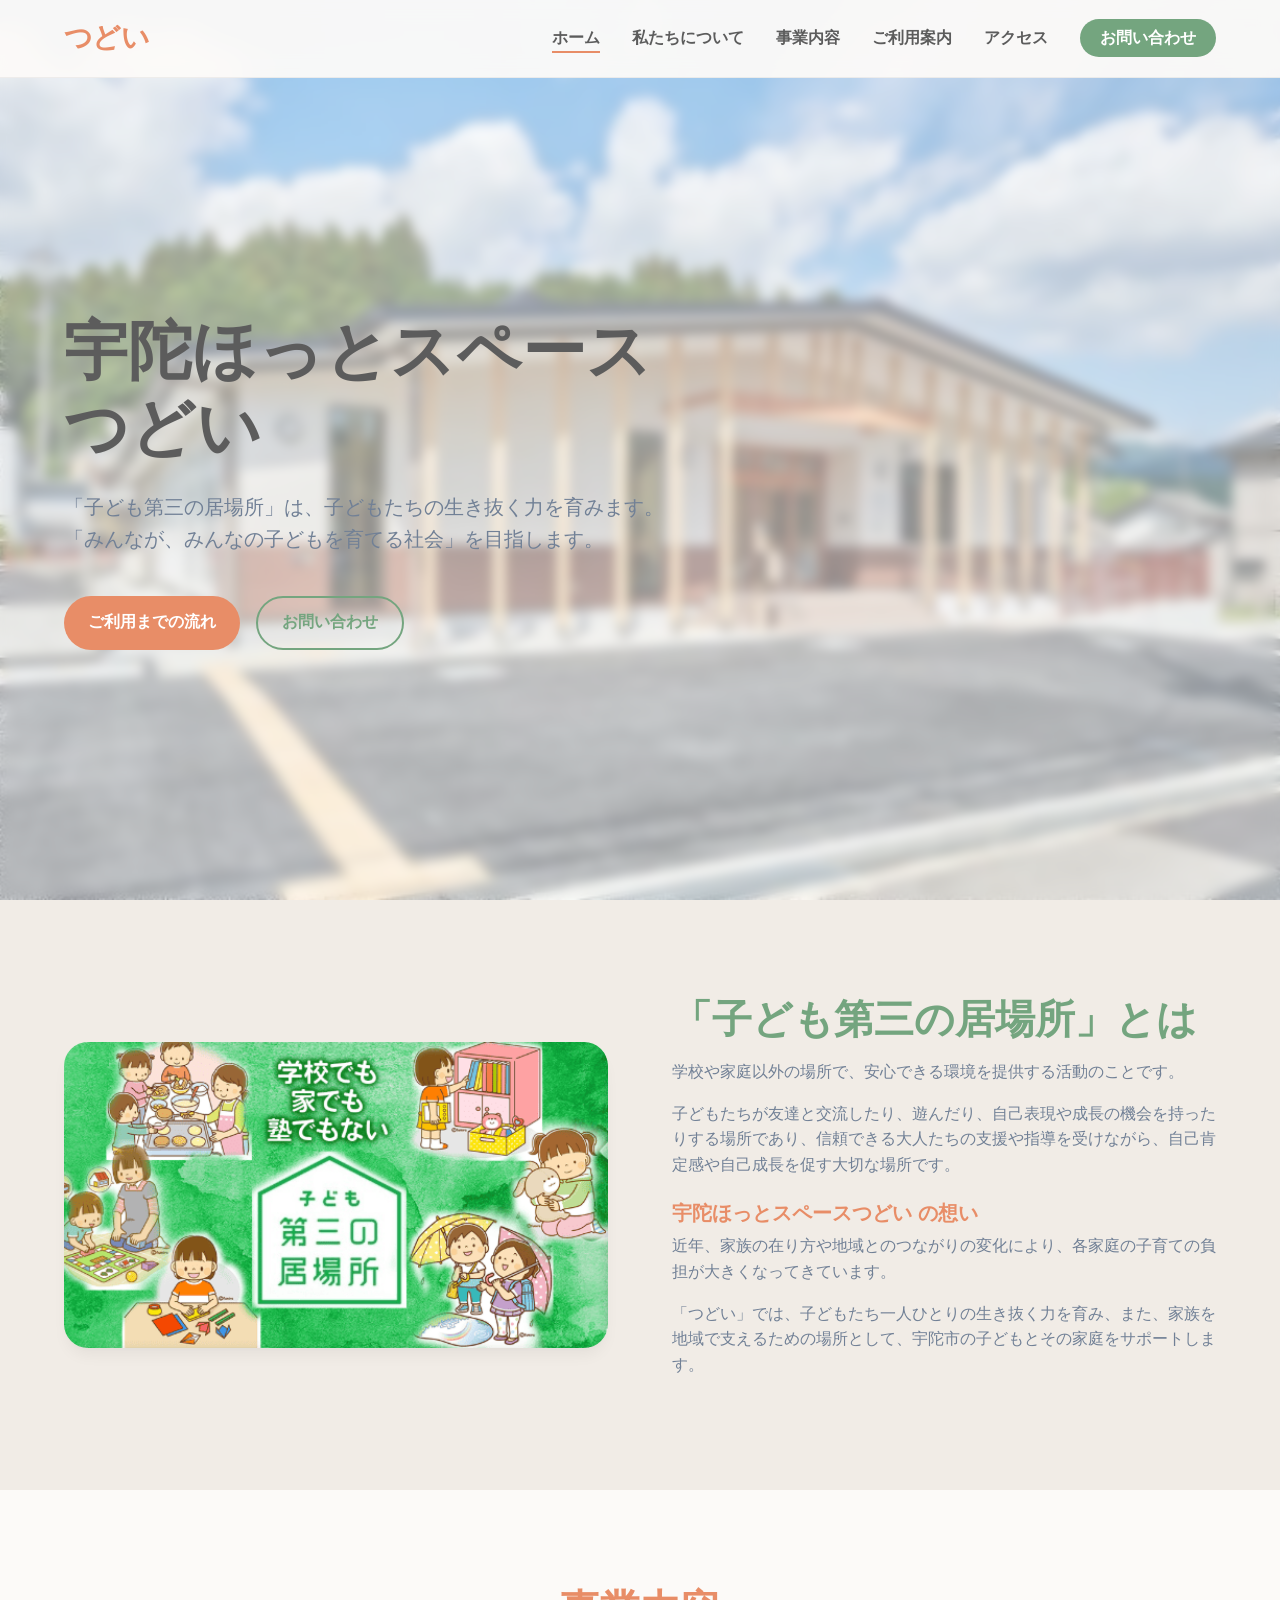
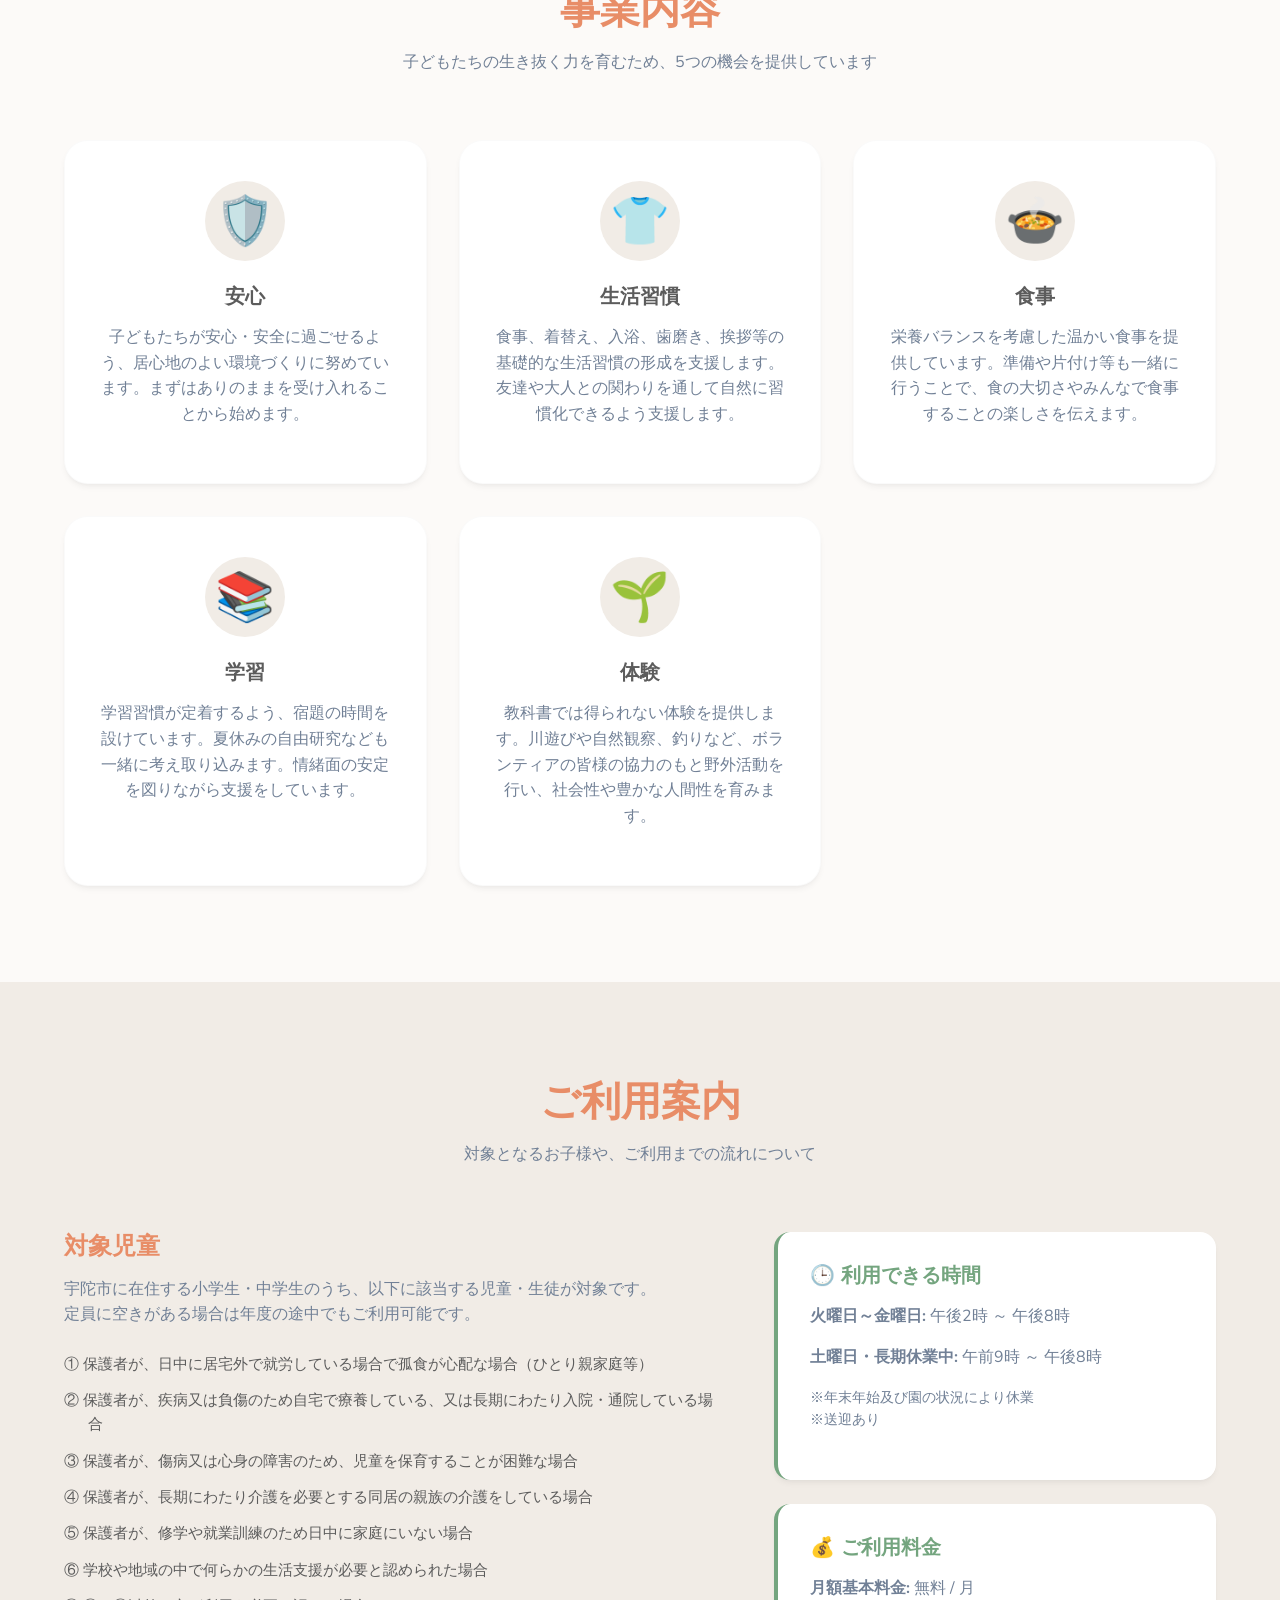
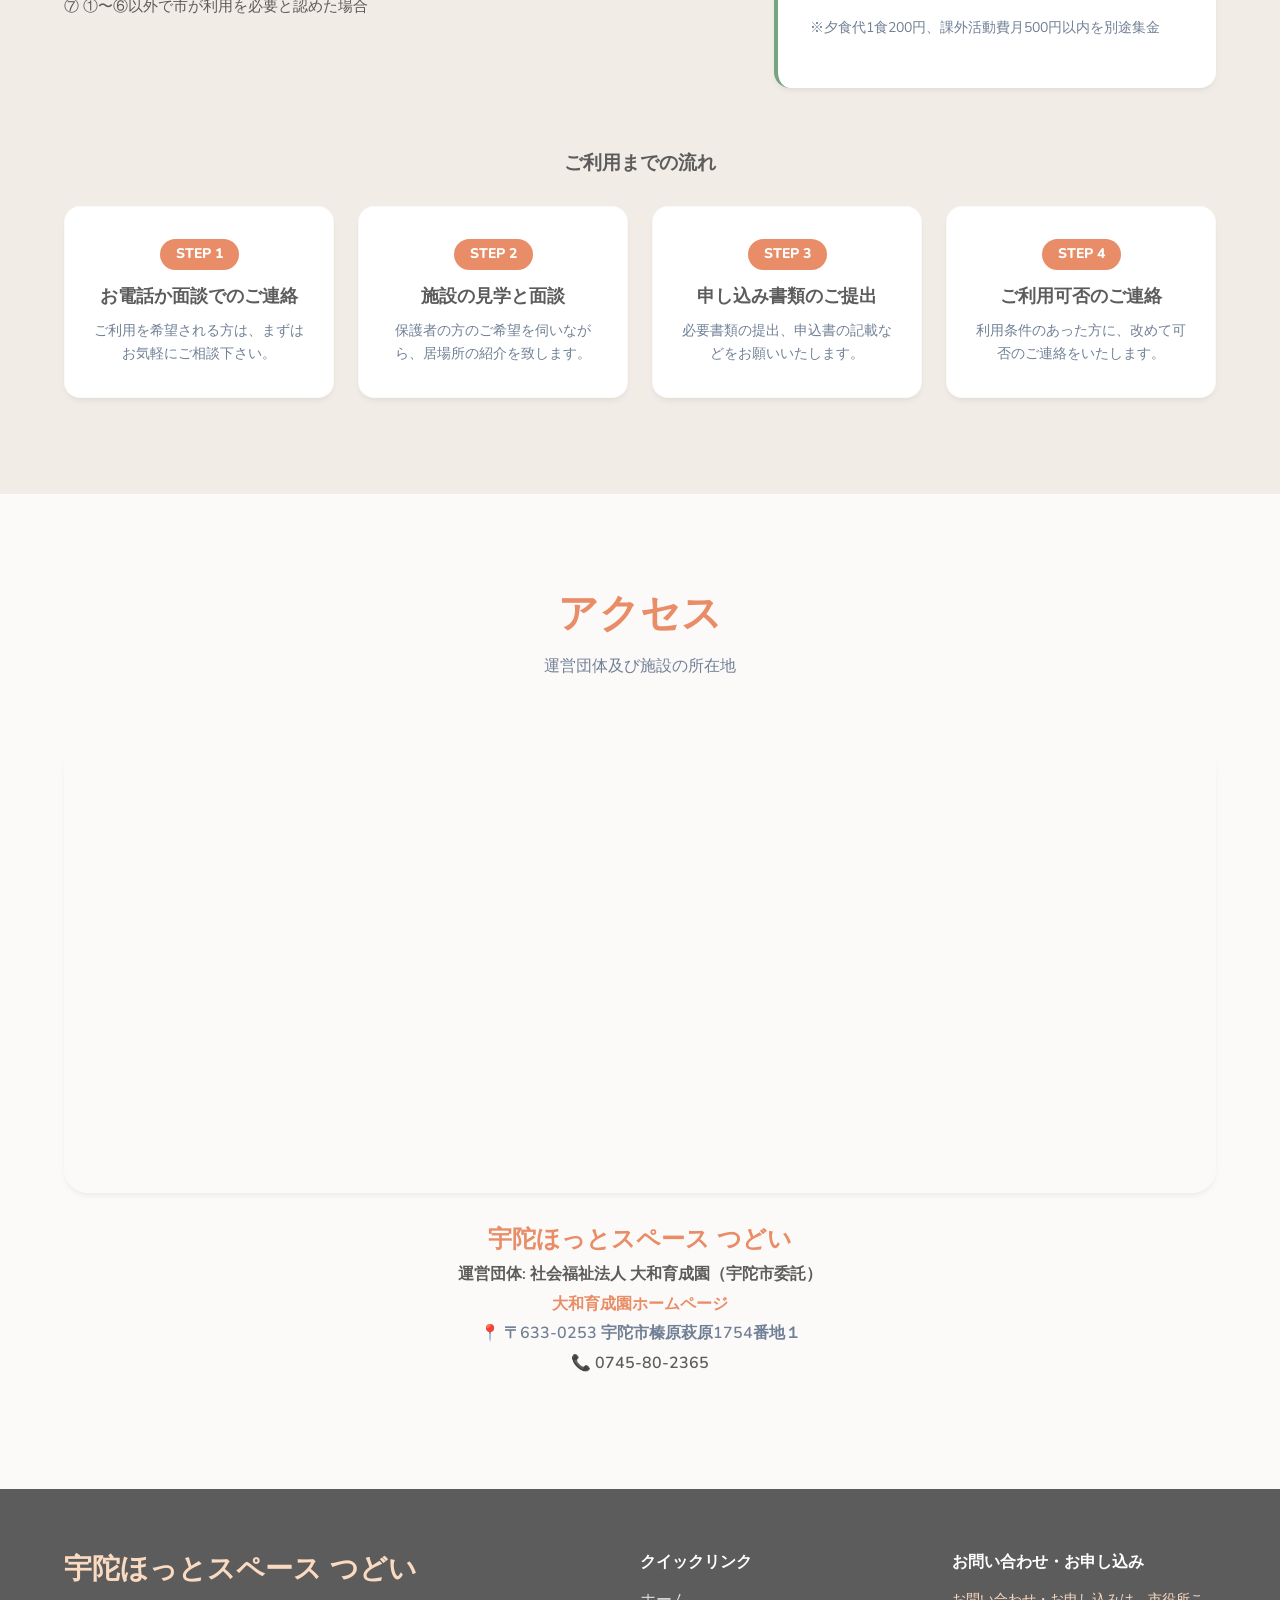
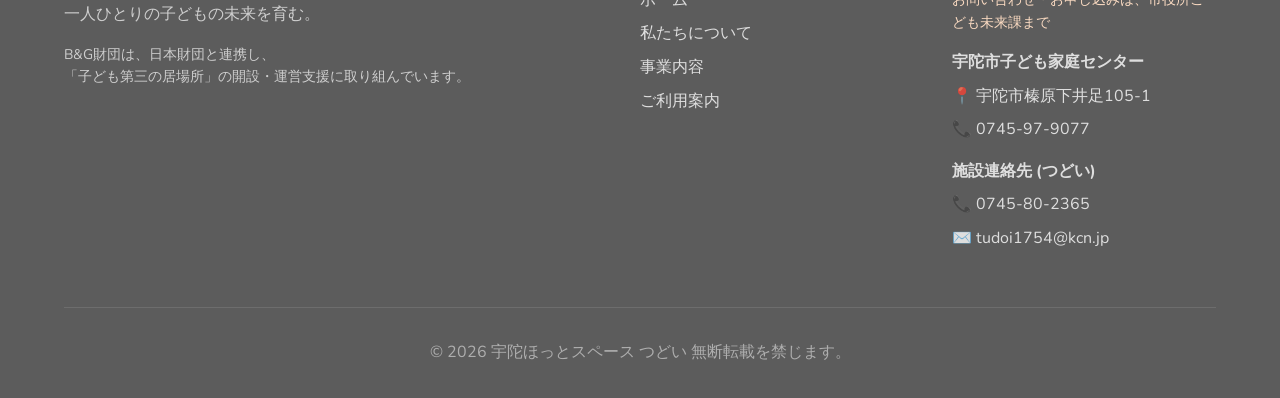
==== commit 46e5b427: "Update index.html" ====
--- a/index.html
+++ b/index.html
@@ -190,10 +190,10 @@
                     </h3>
                     <p style="margin-bottom: 0.25rem; font-weight: 600; color: var(--color-text);">運営団体: 社会福祉法人
                         大和育成園（宇陀市委託）</p>
-                    <p style="margin-bottom: 0.25rem; font-weight: 600; color: var(--color-text);"><a
-                            href="http://www.yamato-ikuseien.or.jp/">大和育成園ホームページ</a>
-                    <p style="margin-bottom: 0.25rem; font-weight: 600; color: var(--color-text);">📍 〒633-0253
-                        宇陀市榛原萩原1754番地１</p>
+                    <p style="margin-bottom: 0.25rem; font-weight: 600; color: var(--color-primary);"><a
+                            href="http://www.yamato-ikuseien.or.jp/"
+                            style="color: var(--color-primary);">大和育成園ホームページ</a></p>
+                    <p style="margin-bottom: 0.25rem; font-weight: 600;">📍 〒633-0253 宇陀市榛原萩原1754番地１</p>
                     <p style="font-weight: 600; color: var(--color-text);">📞 0745-80-2365</p>
                 </div>
             </div>
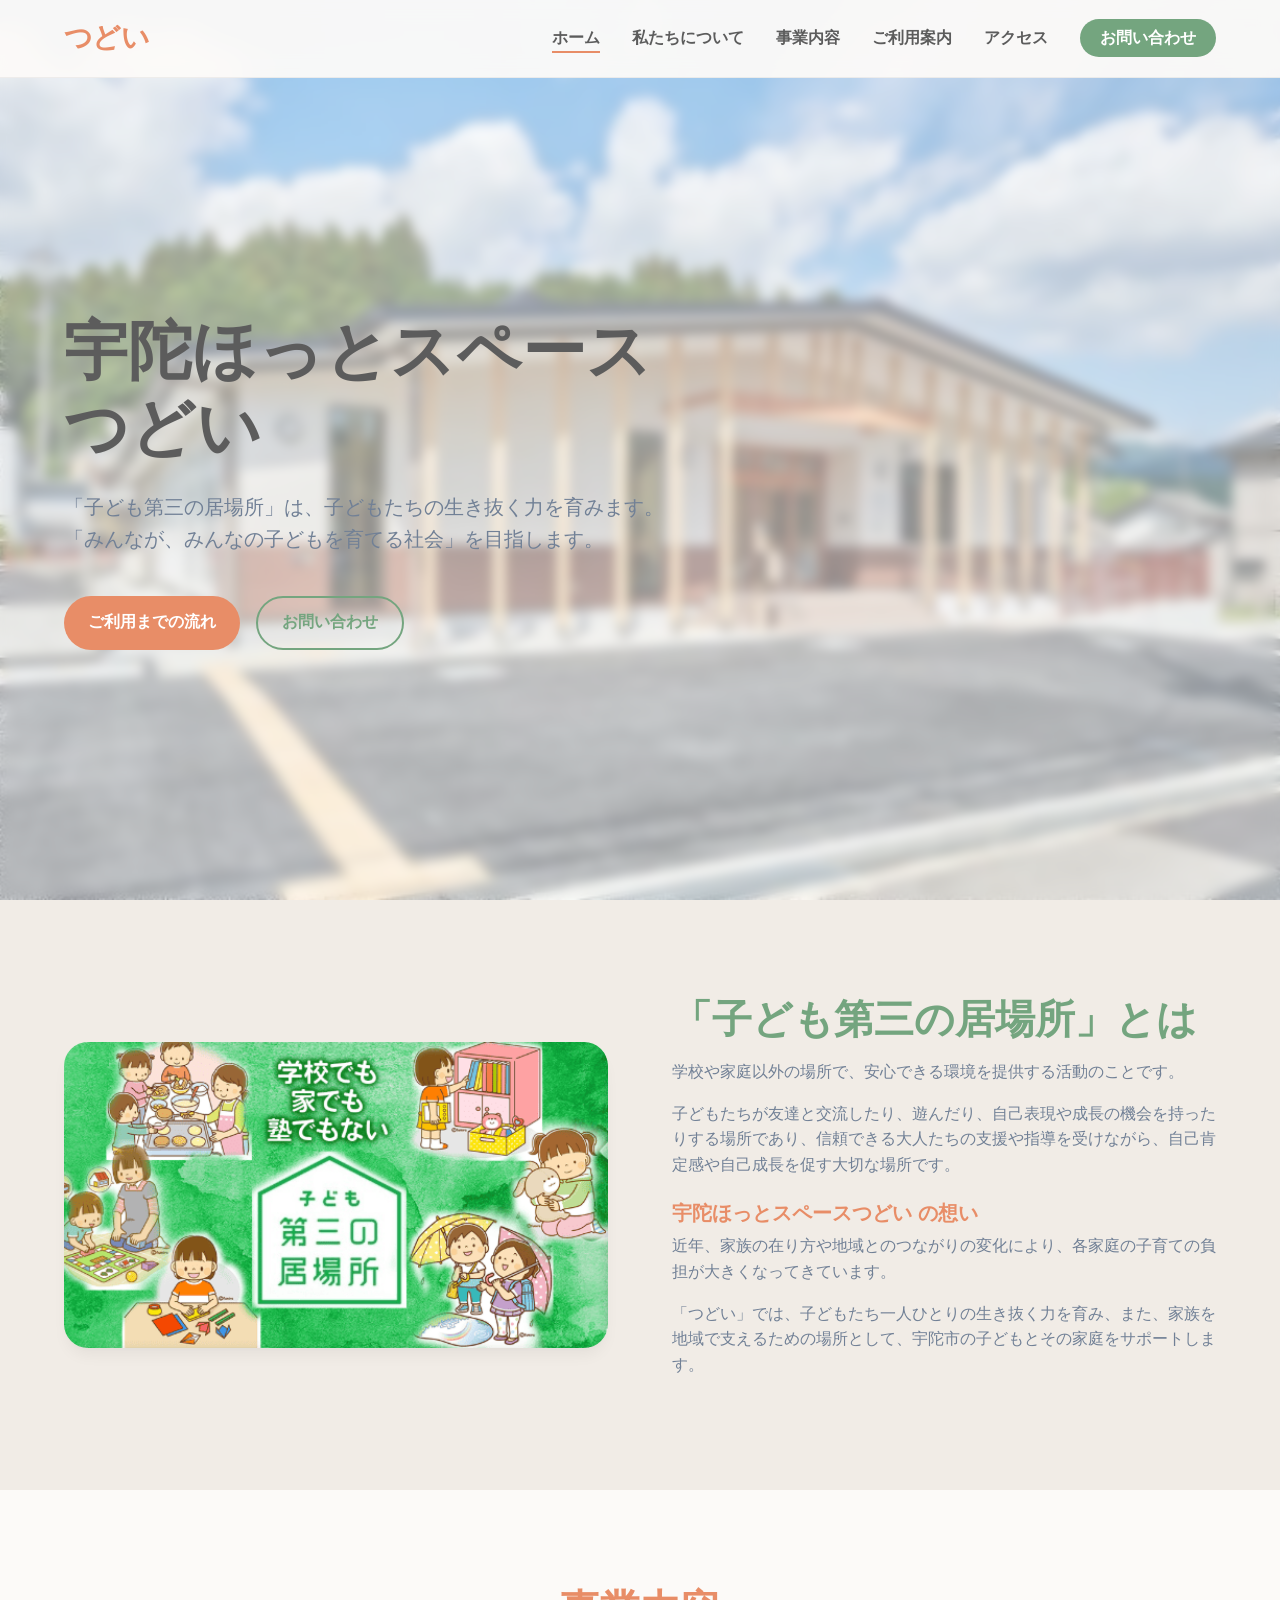
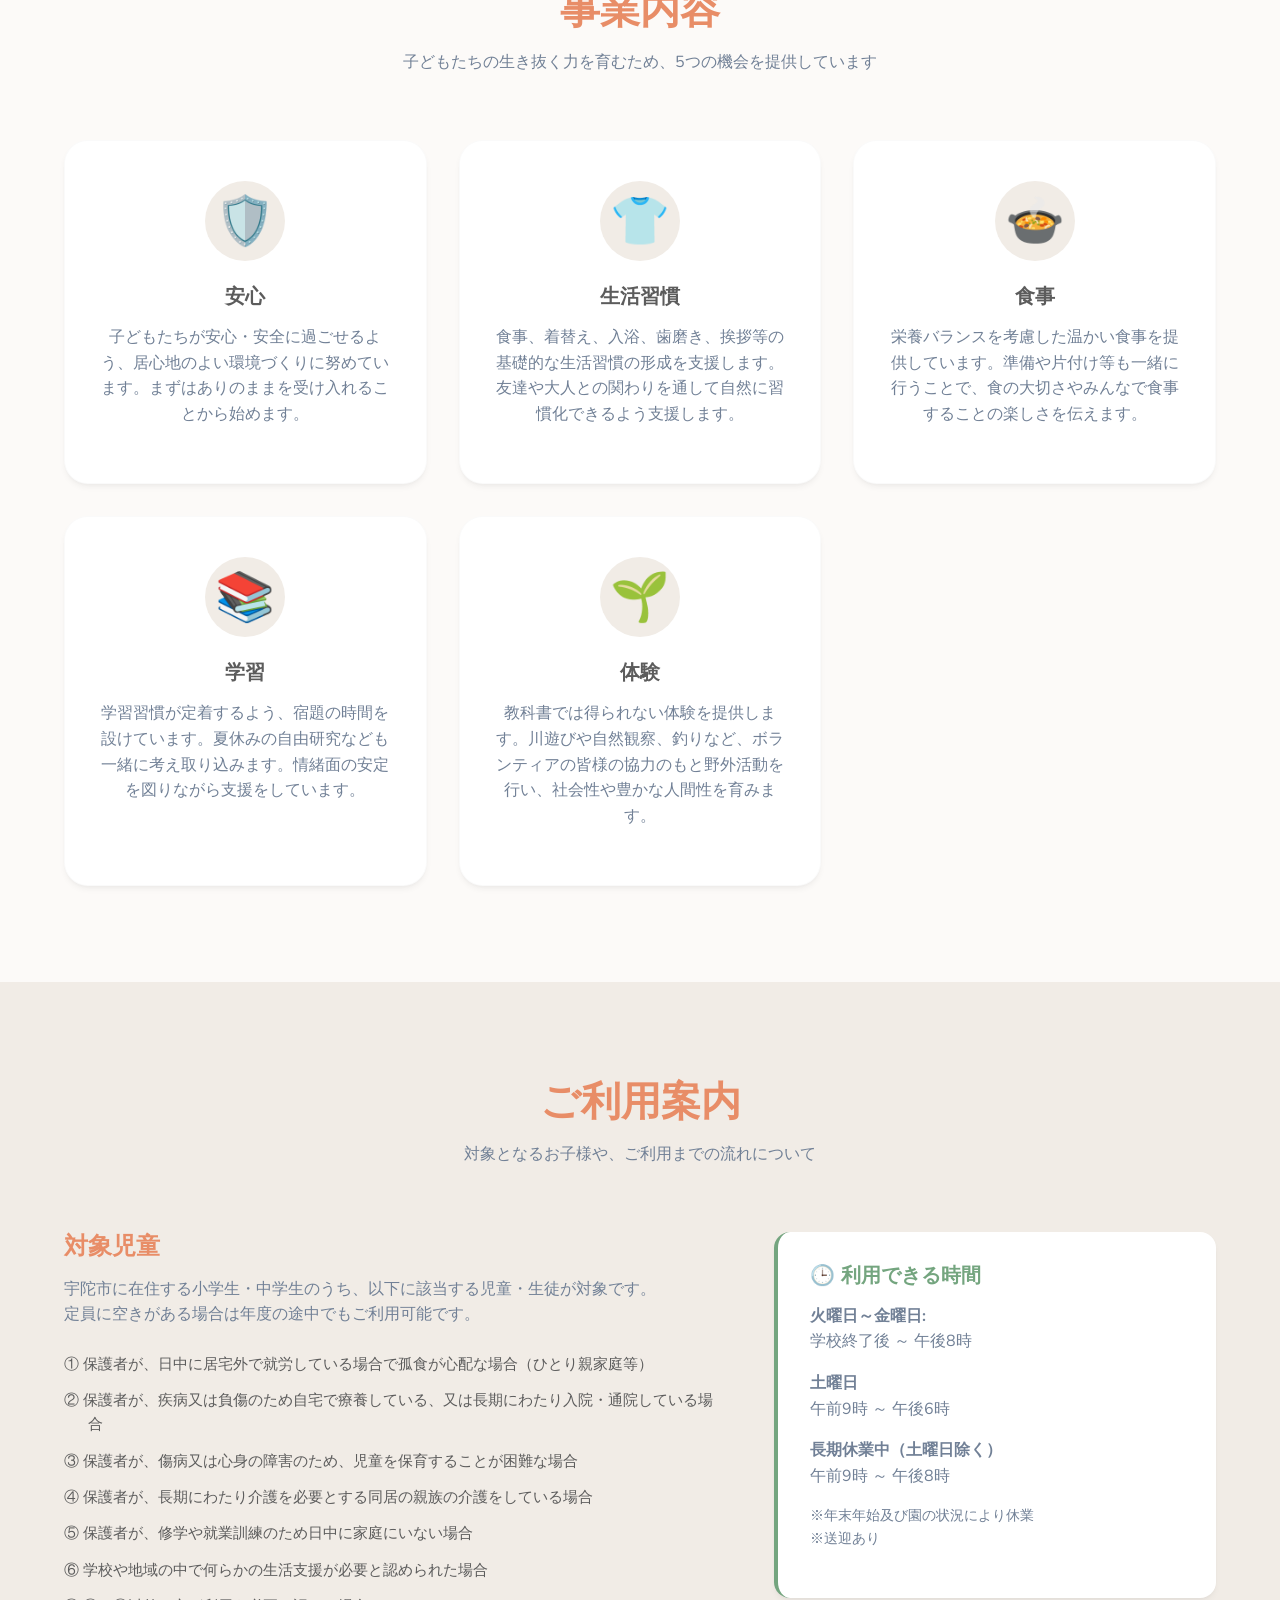
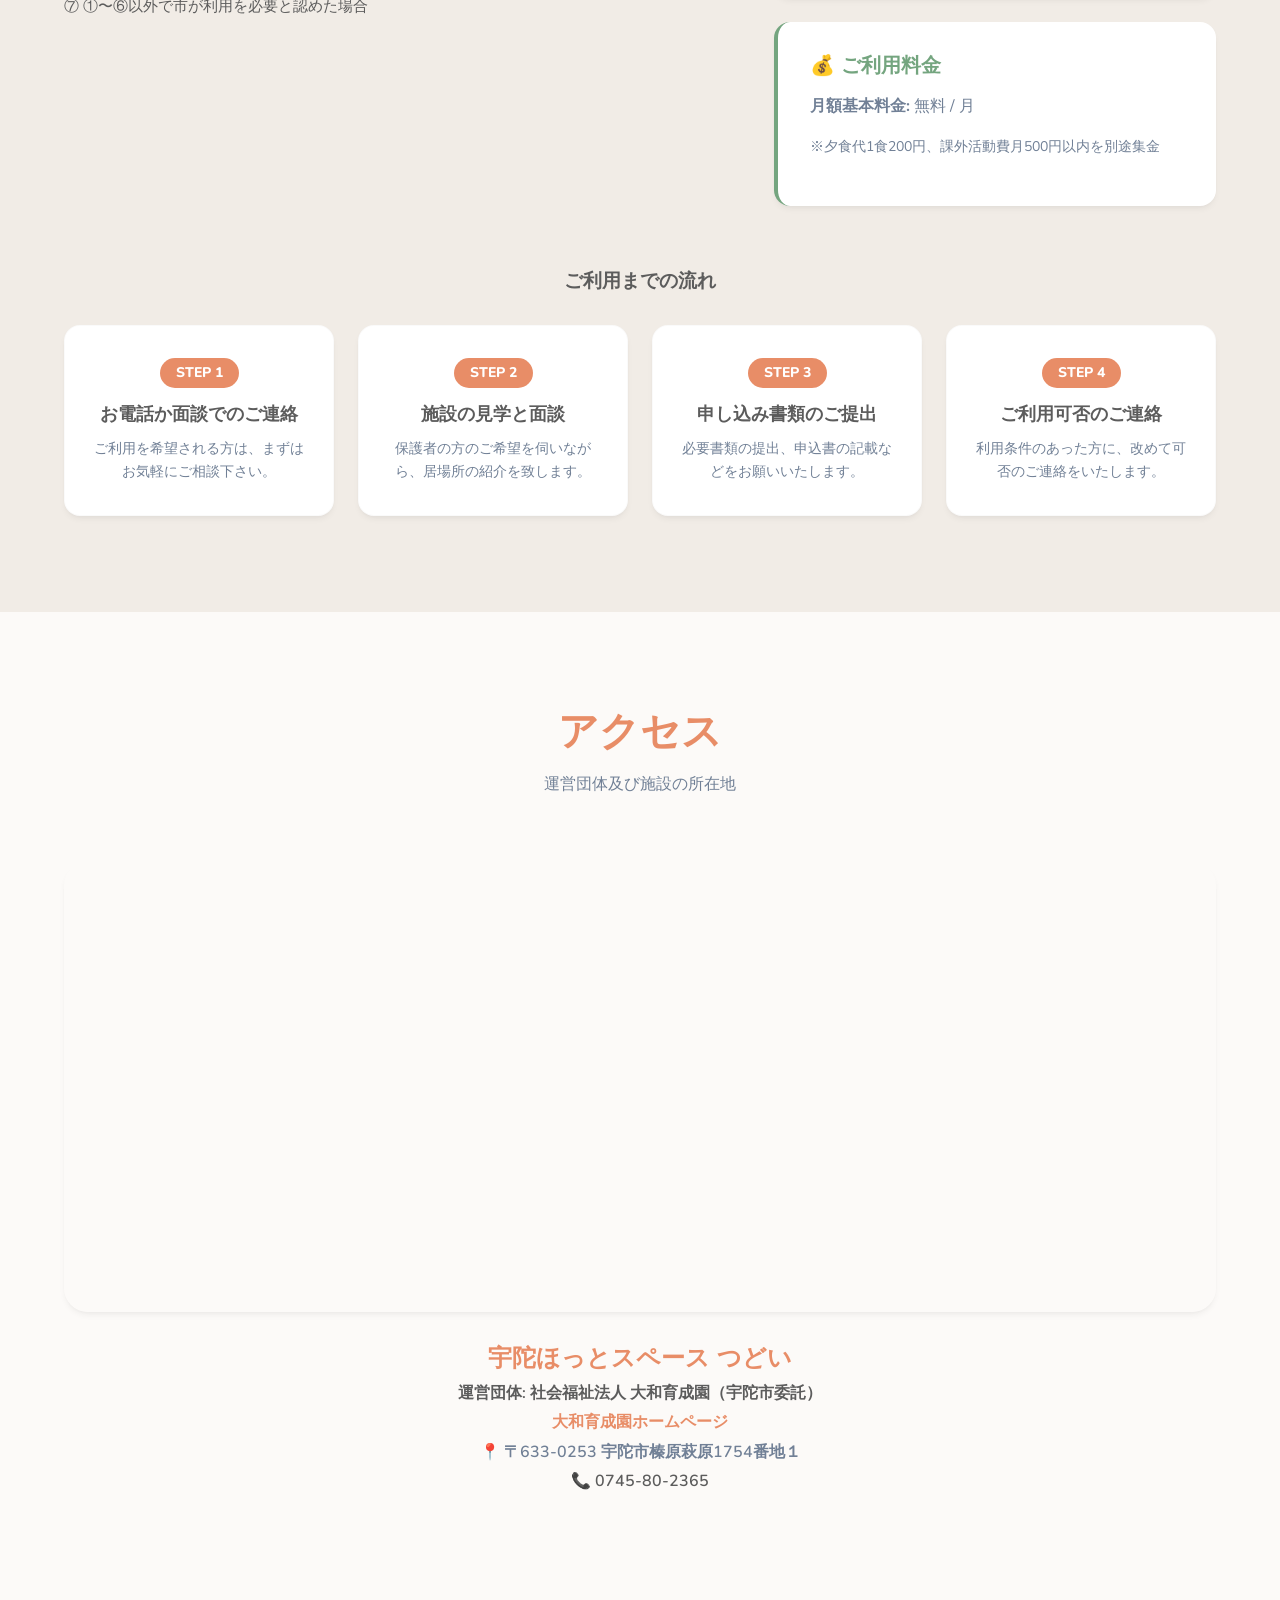
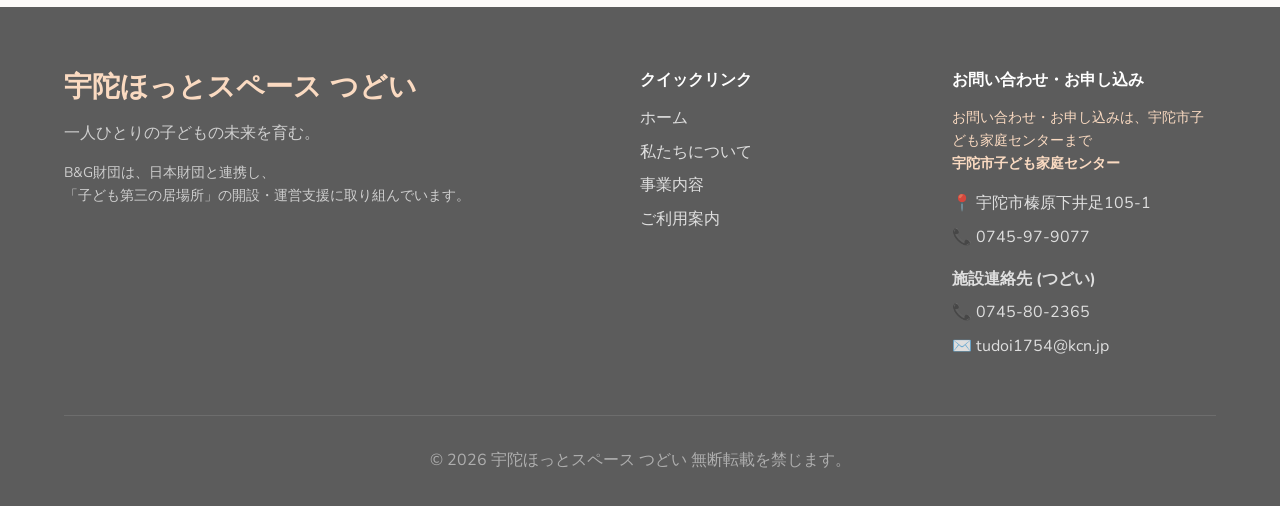
==== commit 2c91e7b9: "Update index.html" ====
--- a/index.html
+++ b/index.html
@@ -127,8 +127,9 @@
                 <div class="usage-details fade-in-up scroll-trigger delay-1">
                     <div class="info-card">
                         <h4>🕒 利用できる時間</h4>
-                        <p><strong>火曜日～金曜日:</strong> 午後2時 ～ 午後8時</p>
-                        <p><strong>土曜日・長期休業中:</strong> 午前9時 ～ 午後8時</p>
+                        <p><strong>火曜日～金曜日:</strong></br> 学校終了後 ～ 午後8時</p>
+                        <p><strong>土曜日</strong> </br>午前9時 ～ 午後6時</p>
+                        <p><strong>長期休業中（土曜日除く）</strong> </br>午前9時 ～ 午後8時</p>
                         <p class="note"
                             style="font-size: 0.875rem; color: var(--color-text-light); margin-top: 0.5rem;">
                             ※年末年始及び園の状況により休業<br>※送迎あり</p>
@@ -192,7 +193,8 @@
                         大和育成園（宇陀市委託）</p>
                     <p style="margin-bottom: 0.25rem; font-weight: 600; color: var(--color-primary);"><a
                             href="http://www.yamato-ikuseien.or.jp/"
-                            style="color: var(--color-primary);">大和育成園ホームページ</a></p>
+                            style="color: var(--color-primary);">大和育成園ホームページ</a>
+                    </p>
                     <p style="margin-bottom: 0.25rem; font-weight: 600;">📍 〒633-0253 宇陀市榛原萩原1754番地１</p>
                     <p style="font-weight: 600; color: var(--color-text);">📞 0745-80-2365</p>
                 </div>
@@ -220,9 +222,10 @@
             </div>
             <div class="footer-contact">
                 <h4>お問い合わせ・お申し込み</h4>
-                <p style="font-size: 0.9rem; margin-bottom: 1rem; color: var(--color-peach);">お問い合わせ・お申し込みは、市役所こども未来課まで
+                <p style="font-size: 0.9rem; margin-bottom: 1rem; color: var(--color-peach);">
+                    お問い合わせ・お申し込みは、宇陀市子ども家庭センターまで<br>
+                    <strong>宇陀市子ども家庭センター</strong>
                 </p>
-                <p><strong>宇陀市子ども家庭センター</strong></p>
                 <p>📍 宇陀市榛原下井足105-1</p>
                 <p>📞 0745-97-9077</p>
                 <p style="margin-top: 1rem;"><strong>施設連絡先 (つどい)</strong></p>
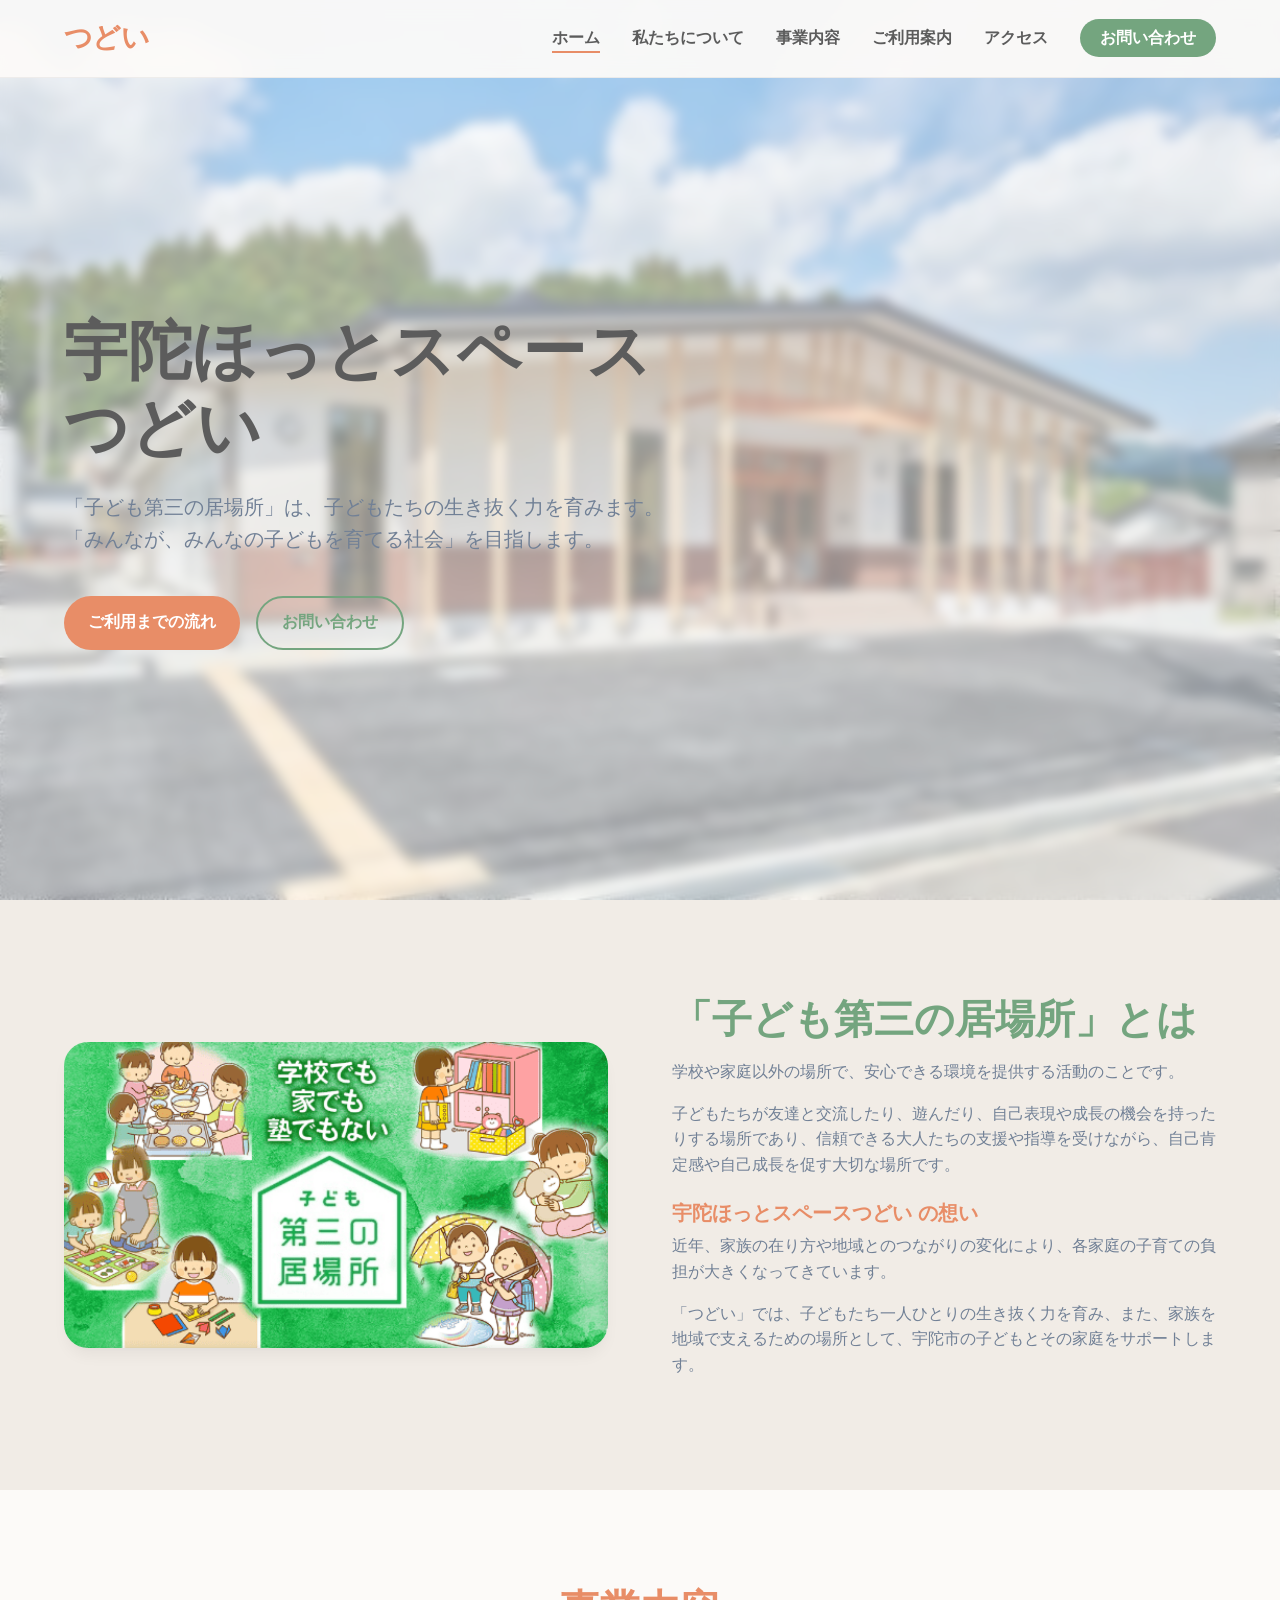
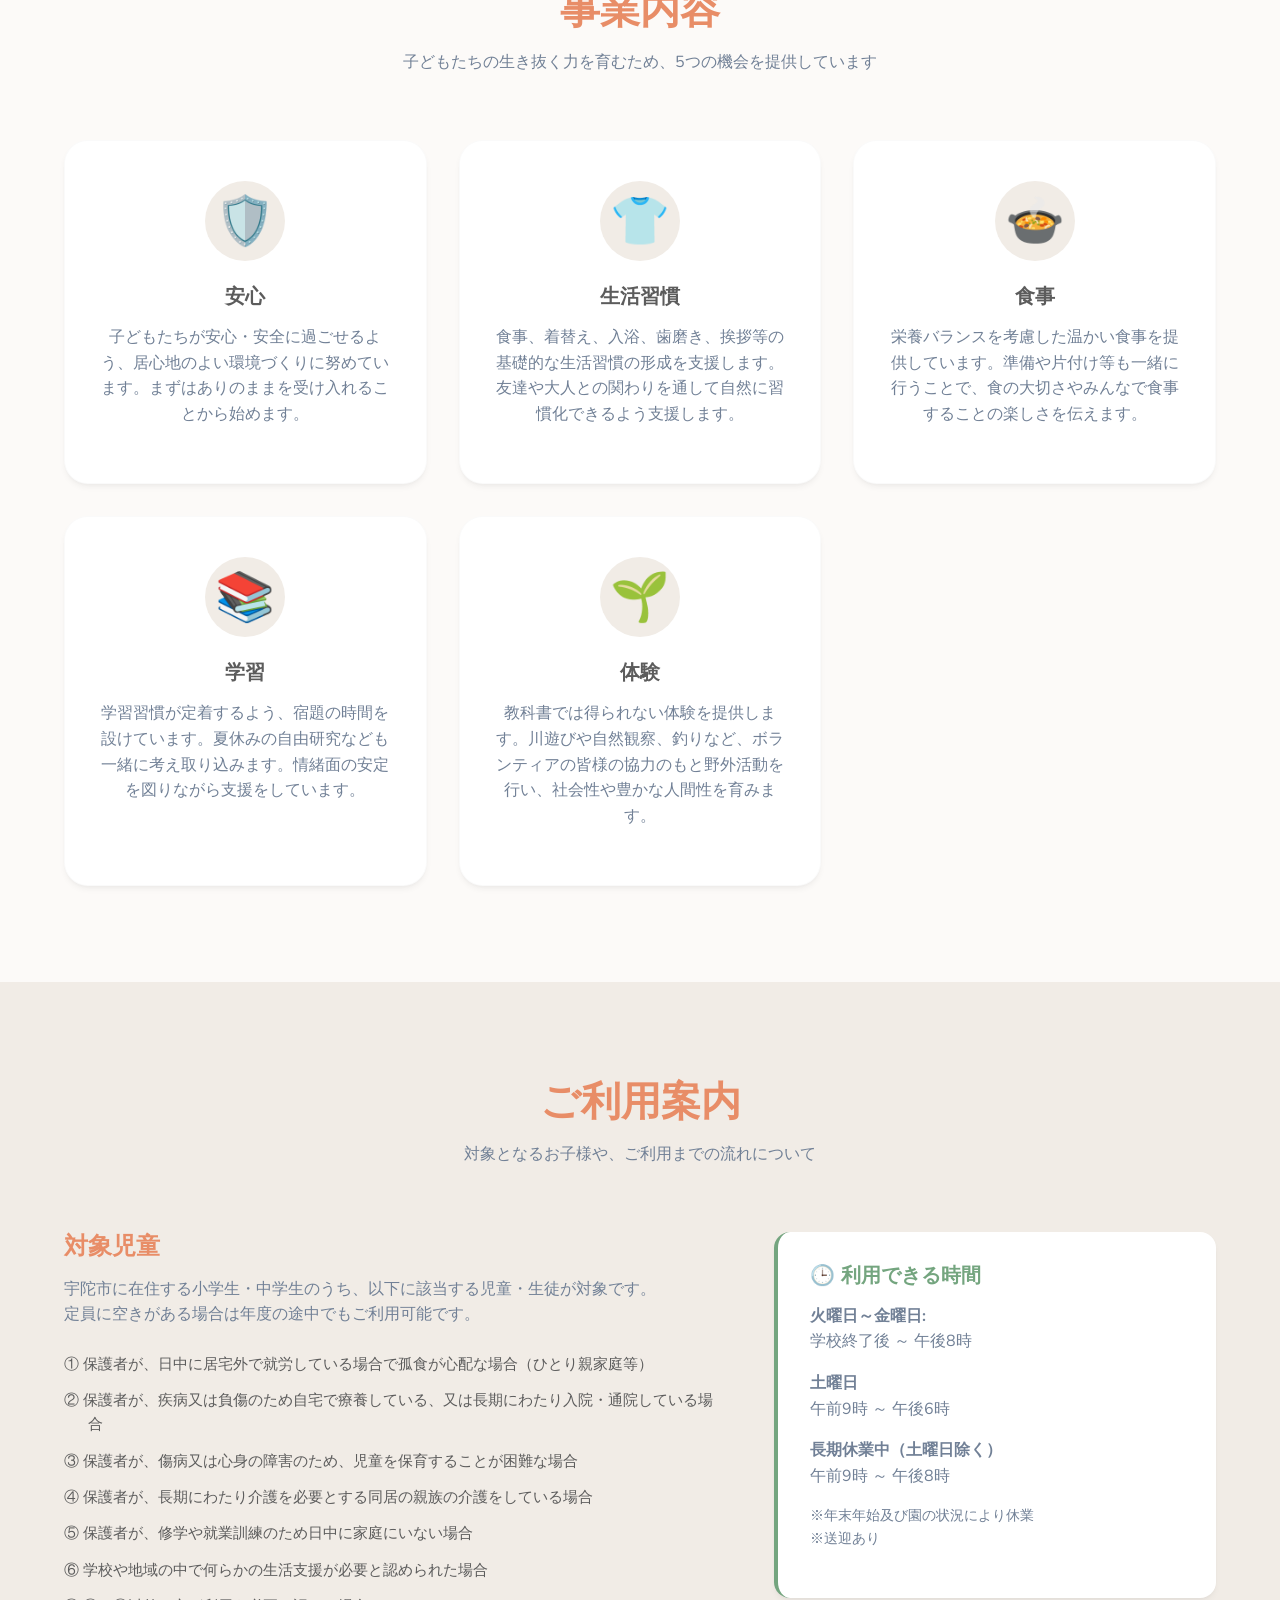
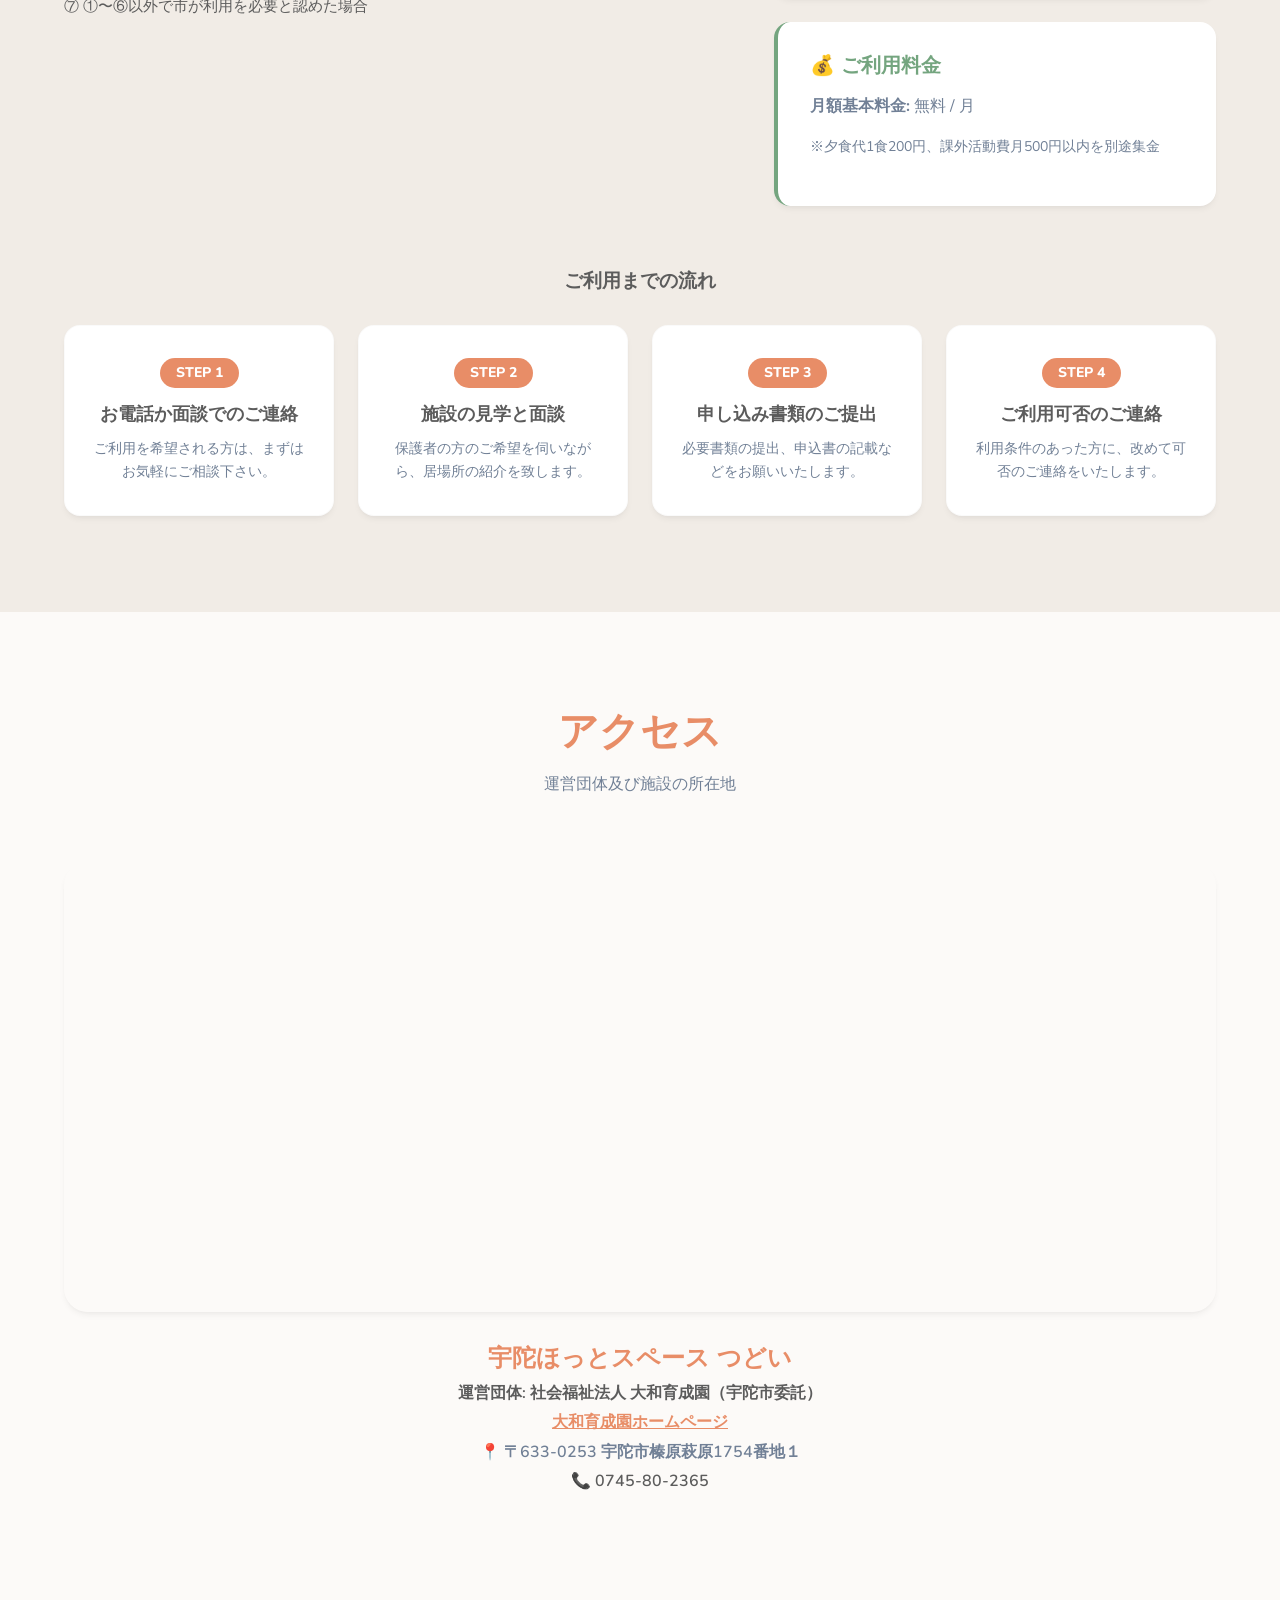
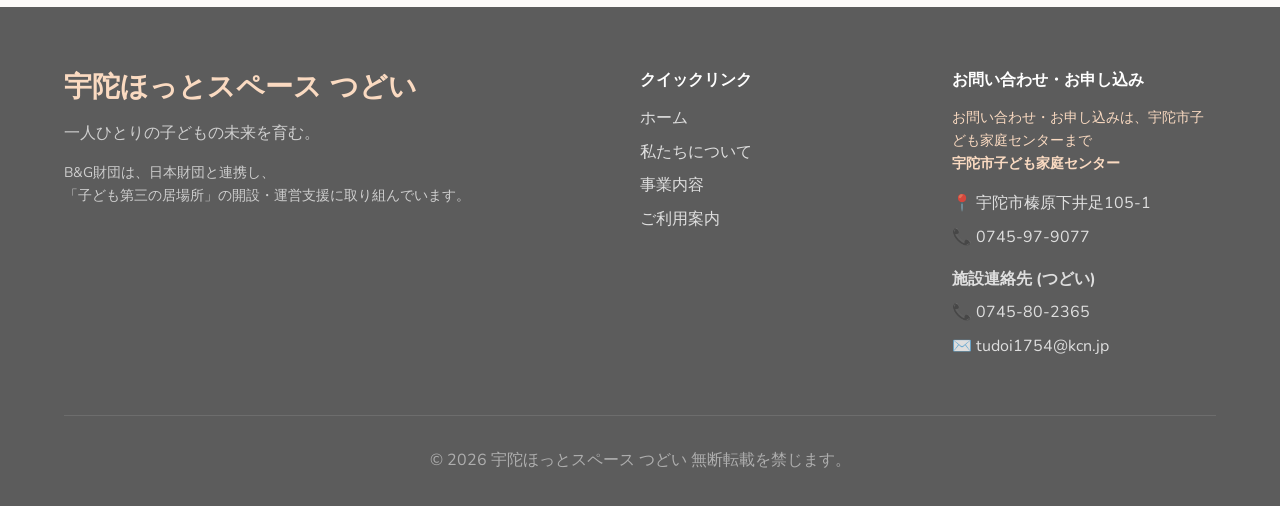
==== commit a4cf0c13: "Update index.html" ====
--- a/index.html
+++ b/index.html
@@ -193,7 +193,7 @@
                         大和育成園（宇陀市委託）</p>
                     <p style="margin-bottom: 0.25rem; font-weight: 600; color: var(--color-primary);"><a
                             href="http://www.yamato-ikuseien.or.jp/"
-                            style="color: var(--color-primary);">大和育成園ホームページ</a>
+                            style="color: var(--color-primary); text-decoration: underline;">大和育成園ホームページ</a>
                     </p>
                     <p style="margin-bottom: 0.25rem; font-weight: 600;">📍 〒633-0253 宇陀市榛原萩原1754番地１</p>
                     <p style="font-weight: 600; color: var(--color-text);">📞 0745-80-2365</p>
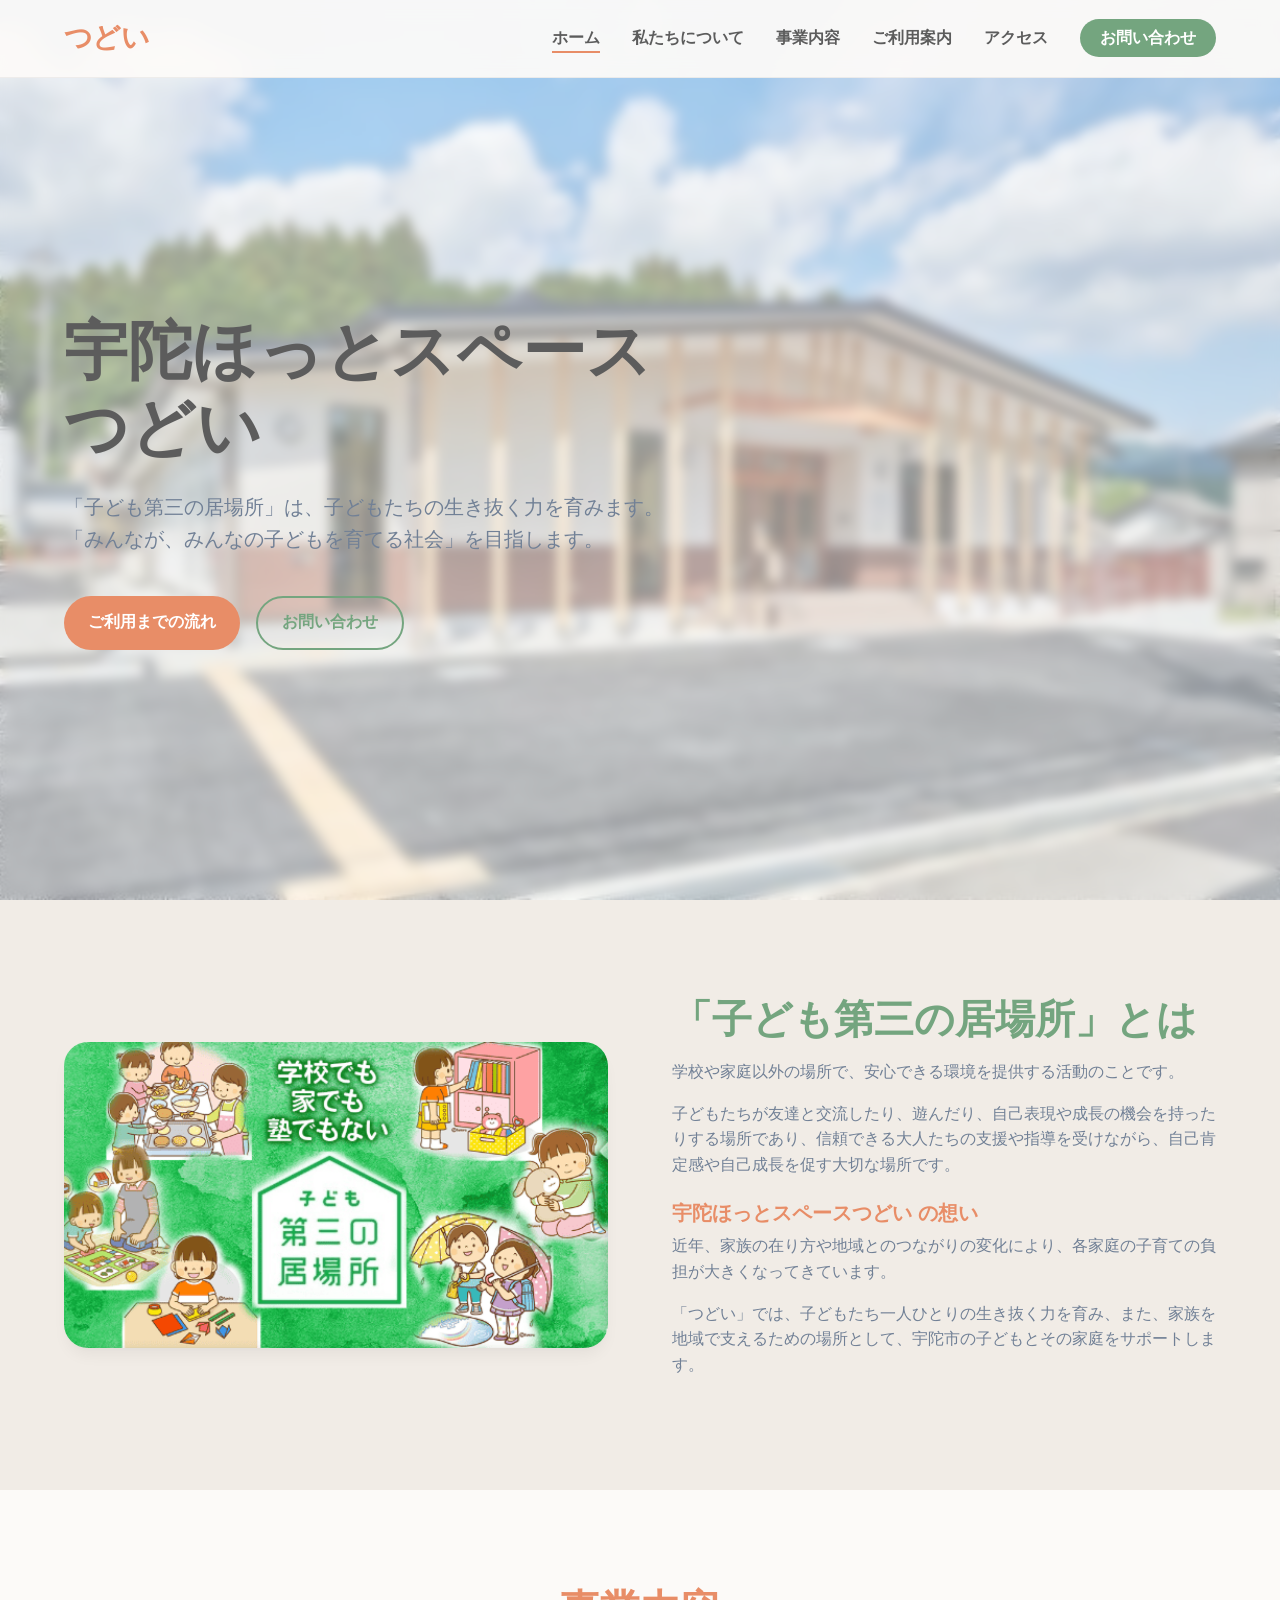
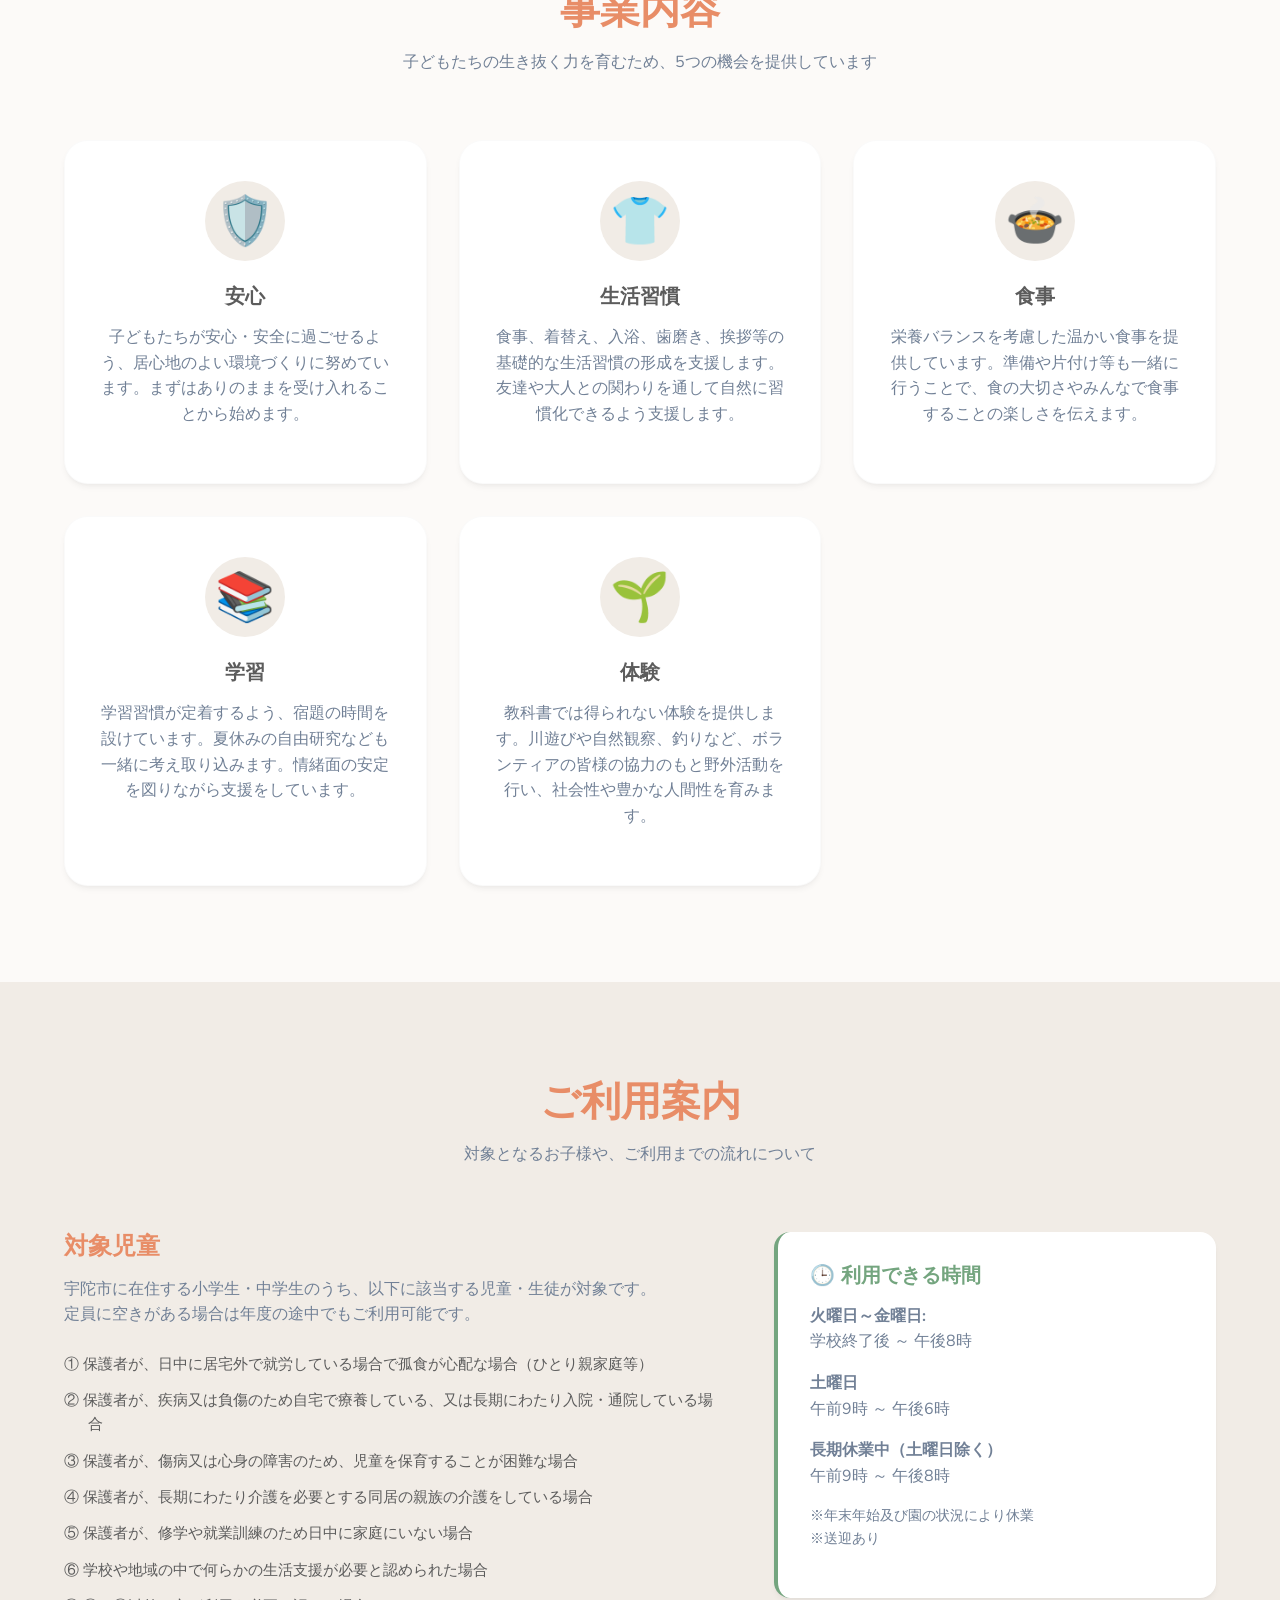
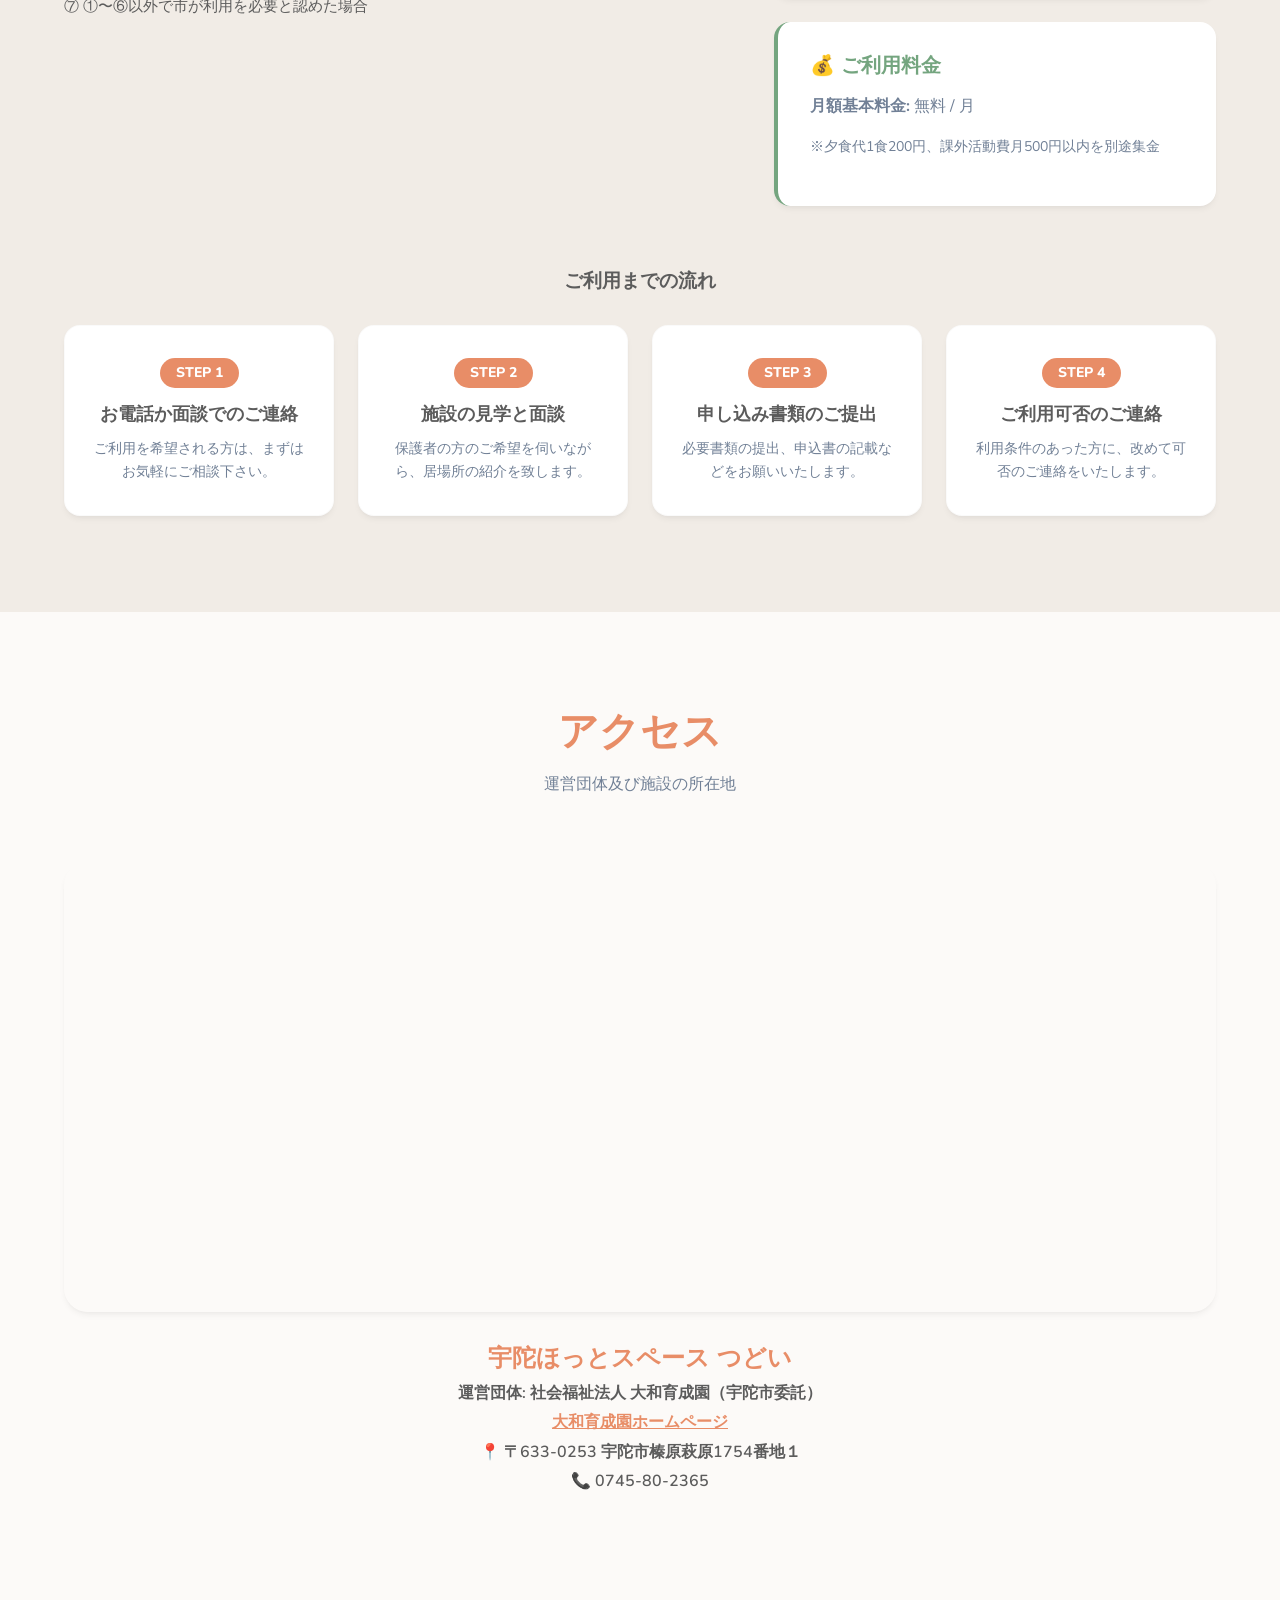
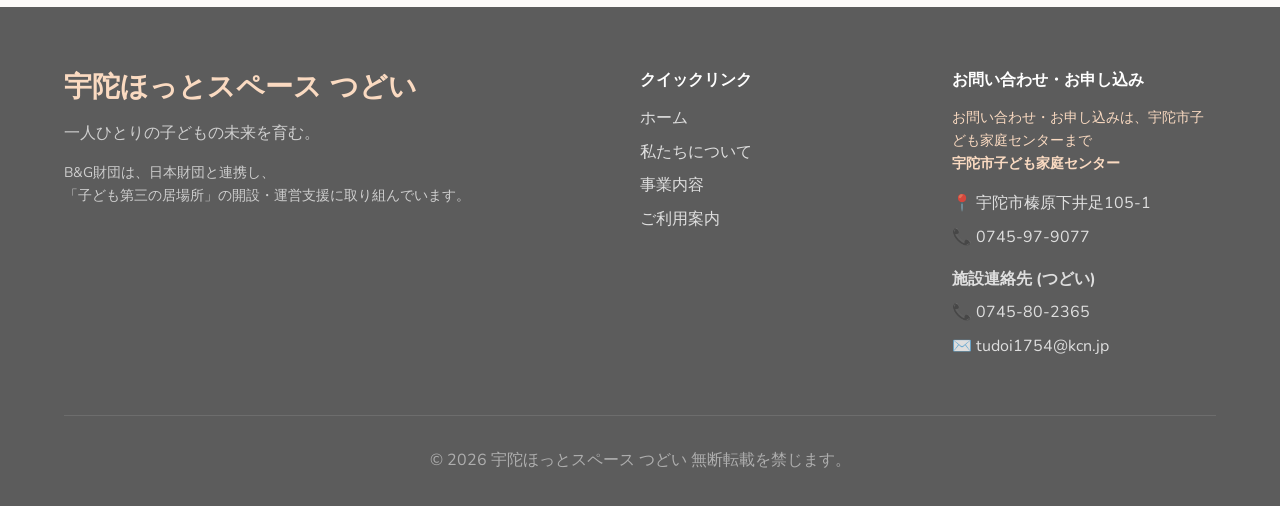
==== commit 9aac7120: "Update index.html" ====
--- a/index.html
+++ b/index.html
@@ -195,8 +195,9 @@
                             href="http://www.yamato-ikuseien.or.jp/"
                             style="color: var(--color-primary); text-decoration: underline;">大和育成園ホームページ</a>
                     </p>
-                    <p style="margin-bottom: 0.25rem; font-weight: 600;">📍 〒633-0253 宇陀市榛原萩原1754番地１</p>
-                    <p style="font-weight: 600; color: var(--color-text);">📞 0745-80-2365</p>
+                    <p style="margin-bottom: 0.25rem; font-weight: 600; color: var(--color-text)">📍 〒633-0253
+                        宇陀市榛原萩原1754番地１</p>
+                    <p style="font-weight: 600; color: var(--color-text)">📞 0745-80-2365</p>
                 </div>
             </div>
         </div>
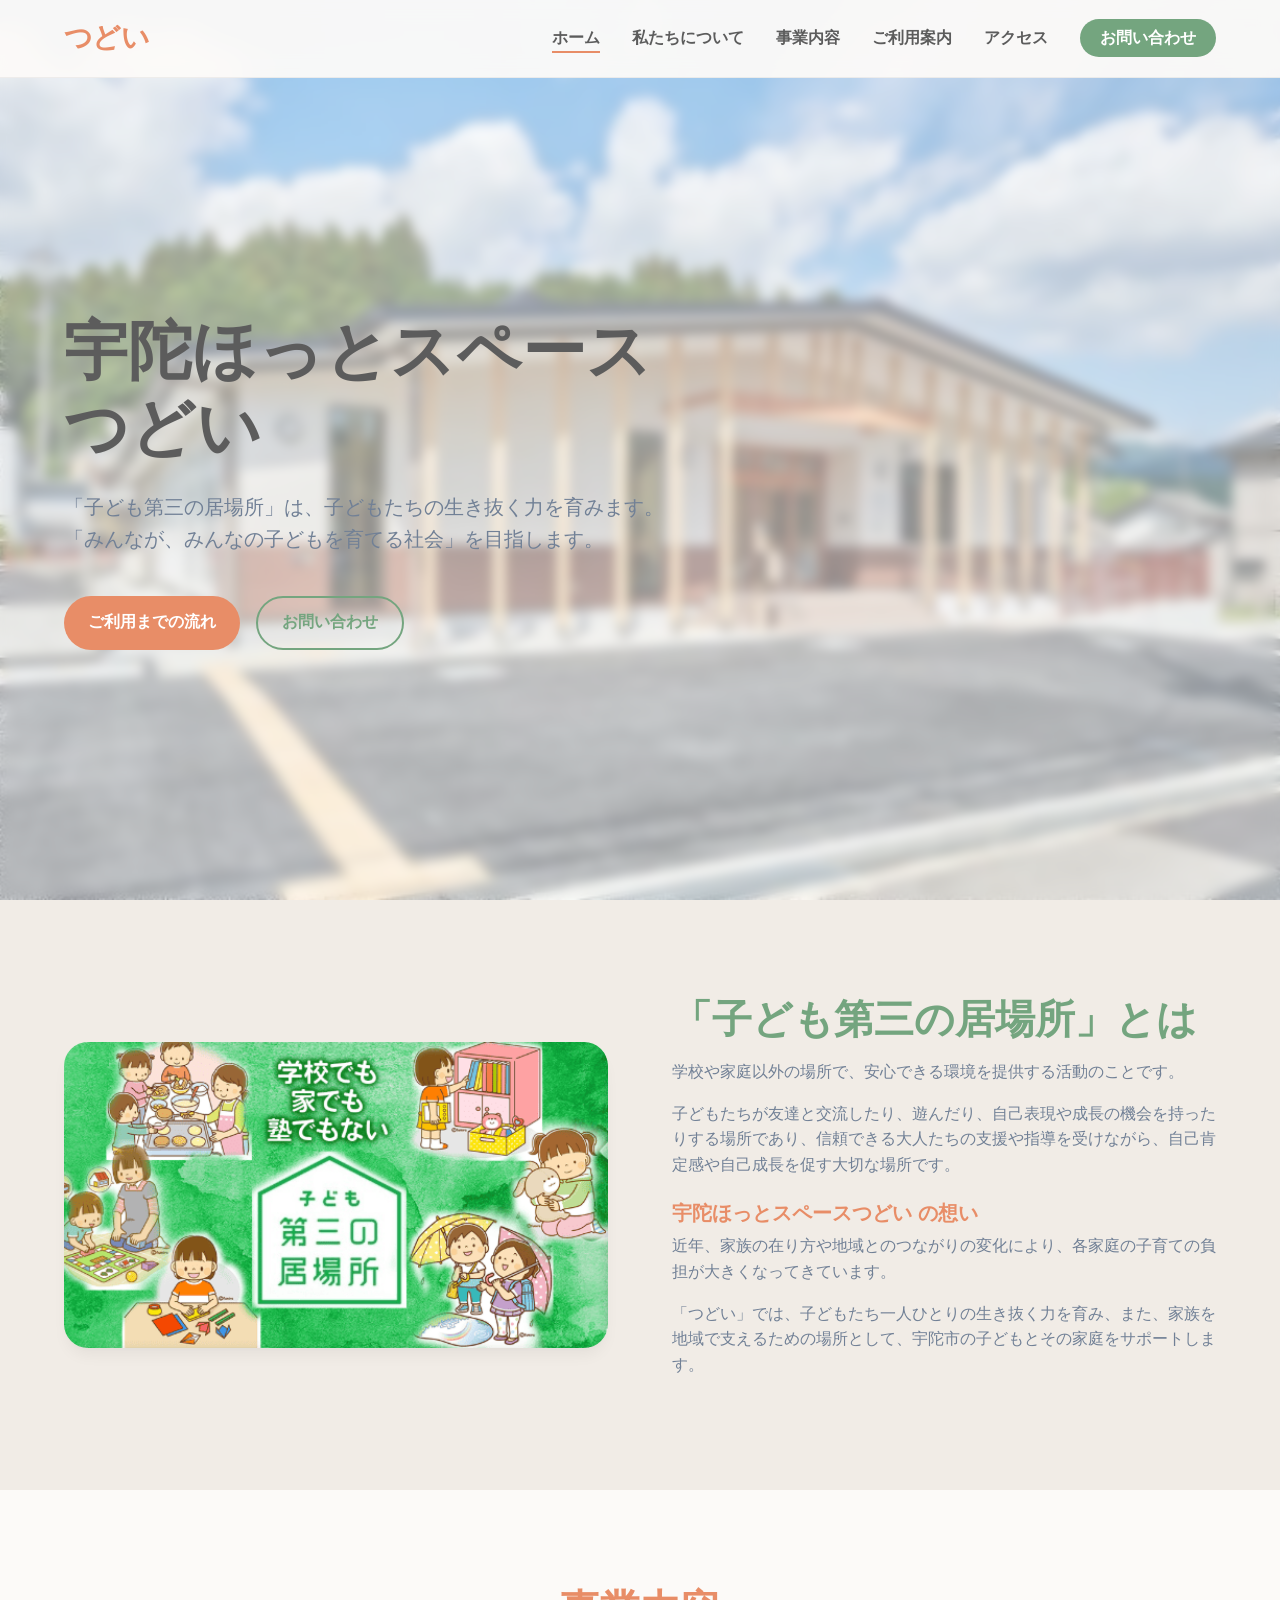
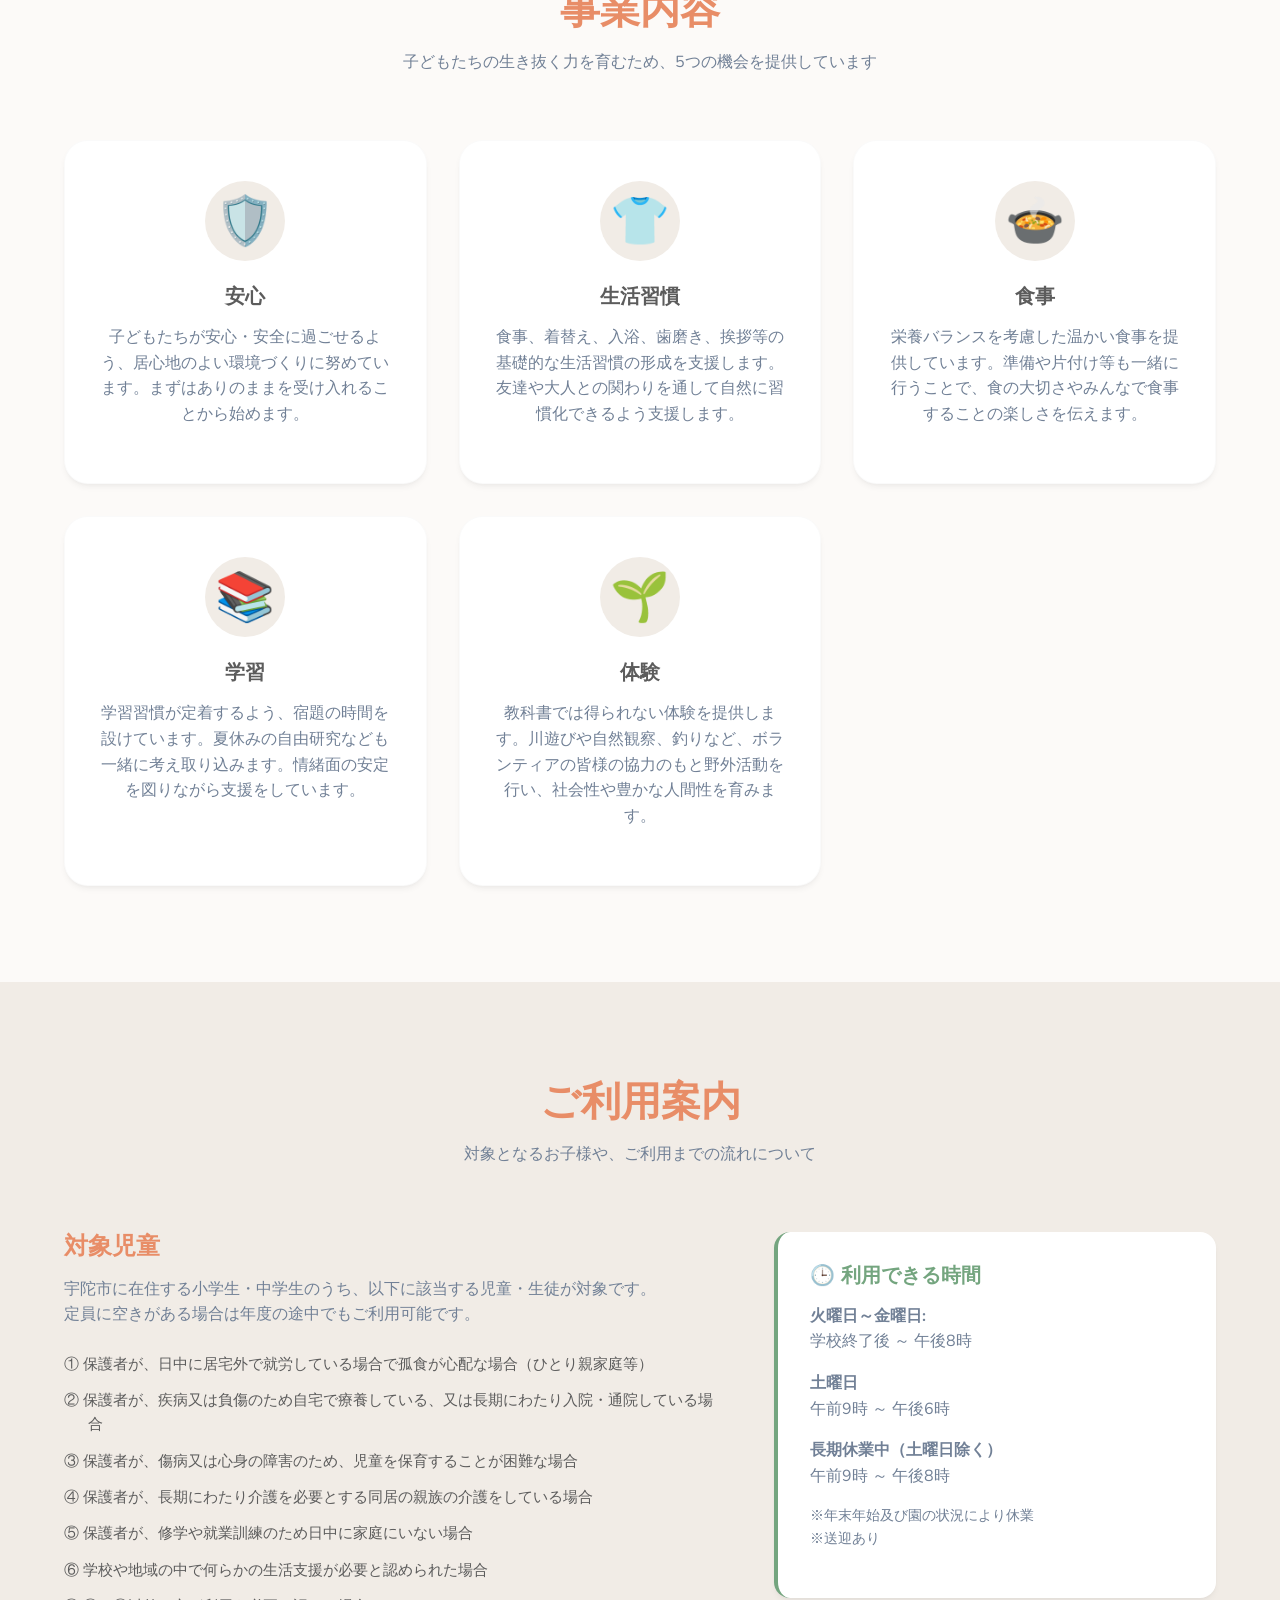
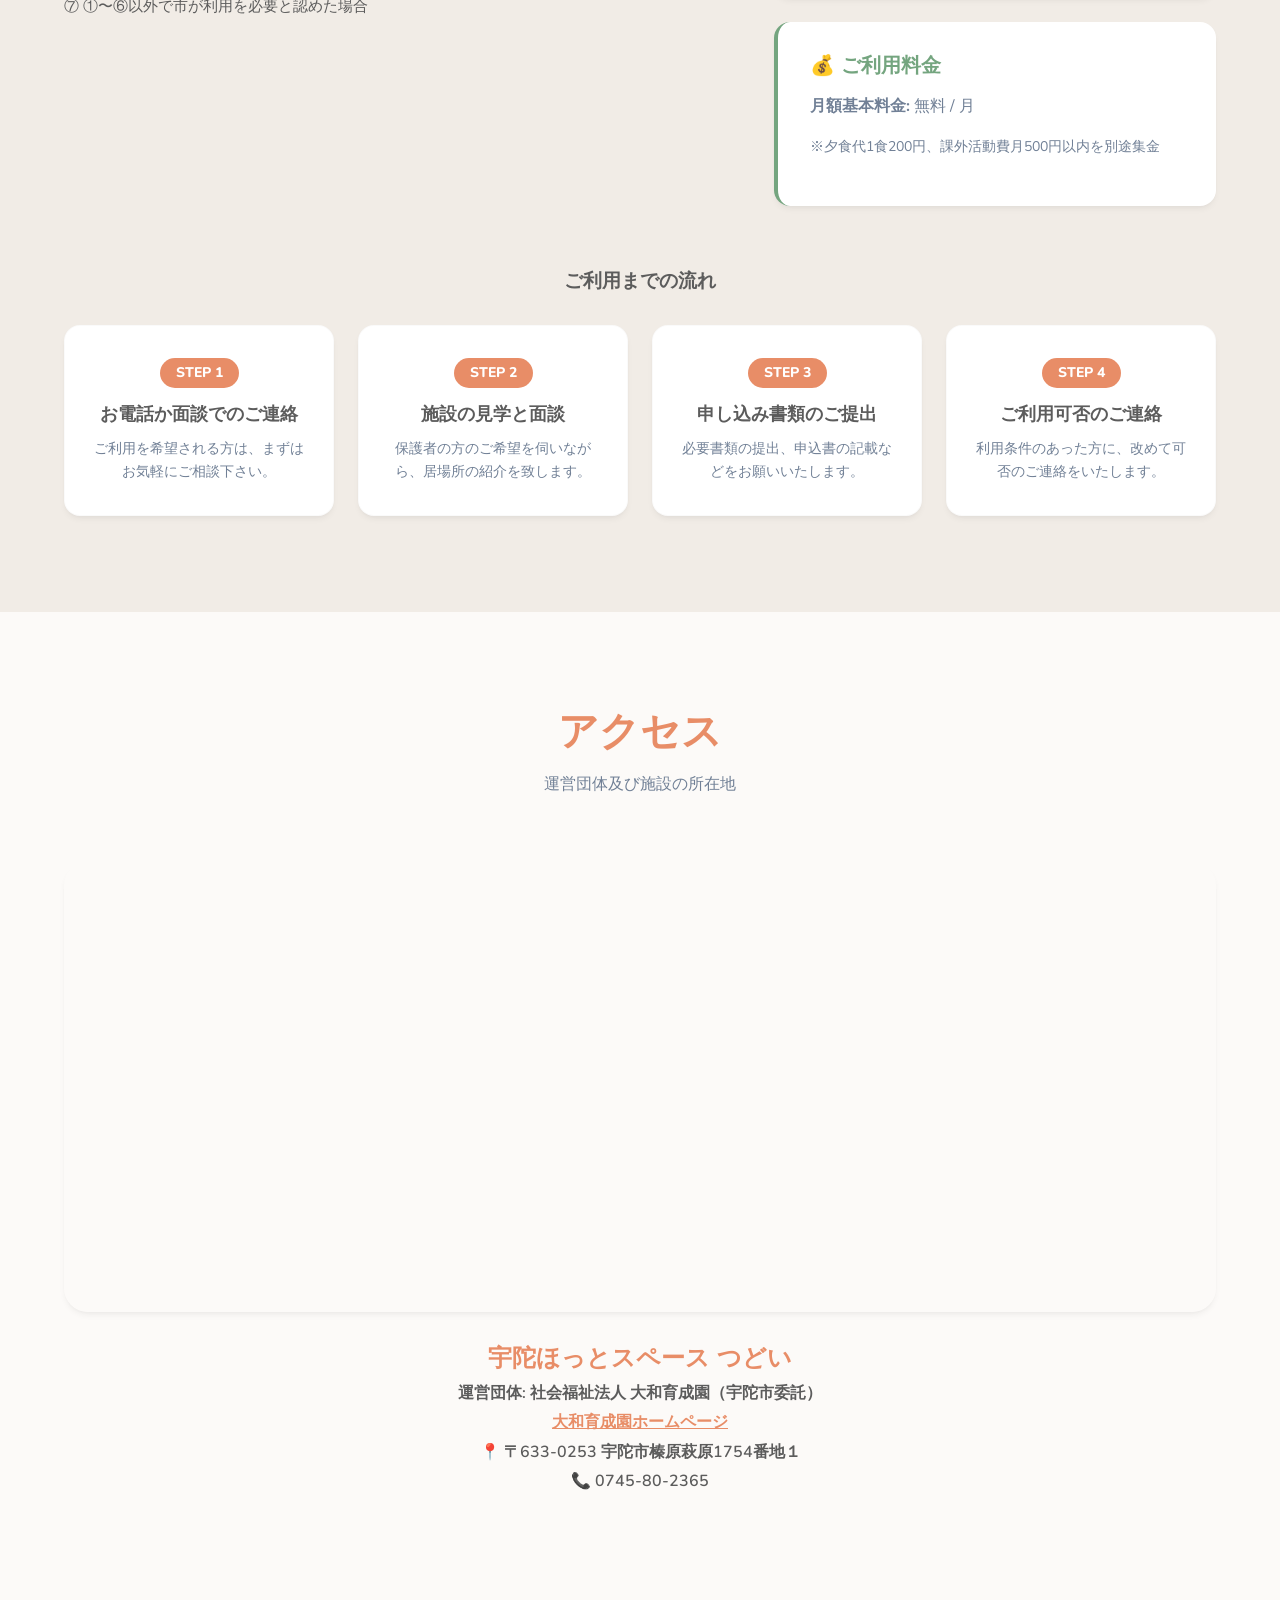
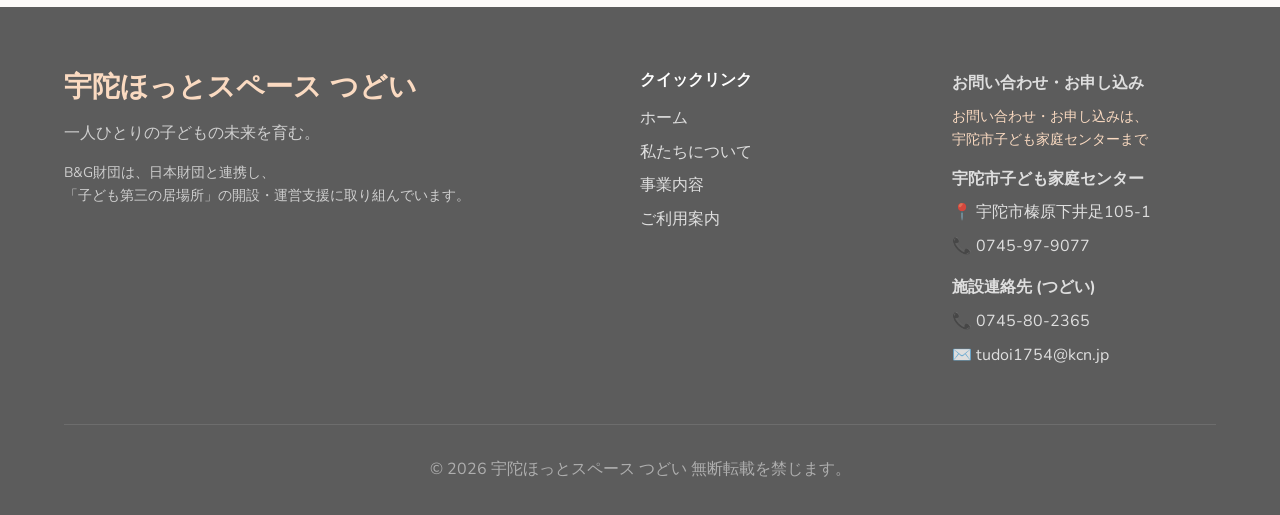
==== commit 2f152bc7: "Update index.html" ====
--- a/index.html
+++ b/index.html
@@ -222,11 +222,11 @@
                 </ul>
             </div>
             <div class="footer-contact">
-                <h4>お問い合わせ・お申し込み</h4>
+                <p><strong>お問い合わせ・お申し込み</strong></p>
                 <p style="font-size: 0.9rem; margin-bottom: 1rem; color: var(--color-peach);">
-                    お問い合わせ・お申し込みは、宇陀市子ども家庭センターまで<br>
-                    <strong>宇陀市子ども家庭センター</strong>
+                    お問い合わせ・お申し込みは、</br>宇陀市子ども家庭センターまで<br>
                 </p>
+                <p><strong>宇陀市子ども家庭センター</strong></p>
                 <p>📍 宇陀市榛原下井足105-1</p>
                 <p>📞 0745-97-9077</p>
                 <p style="margin-top: 1rem;"><strong>施設連絡先 (つどい)</strong></p>
